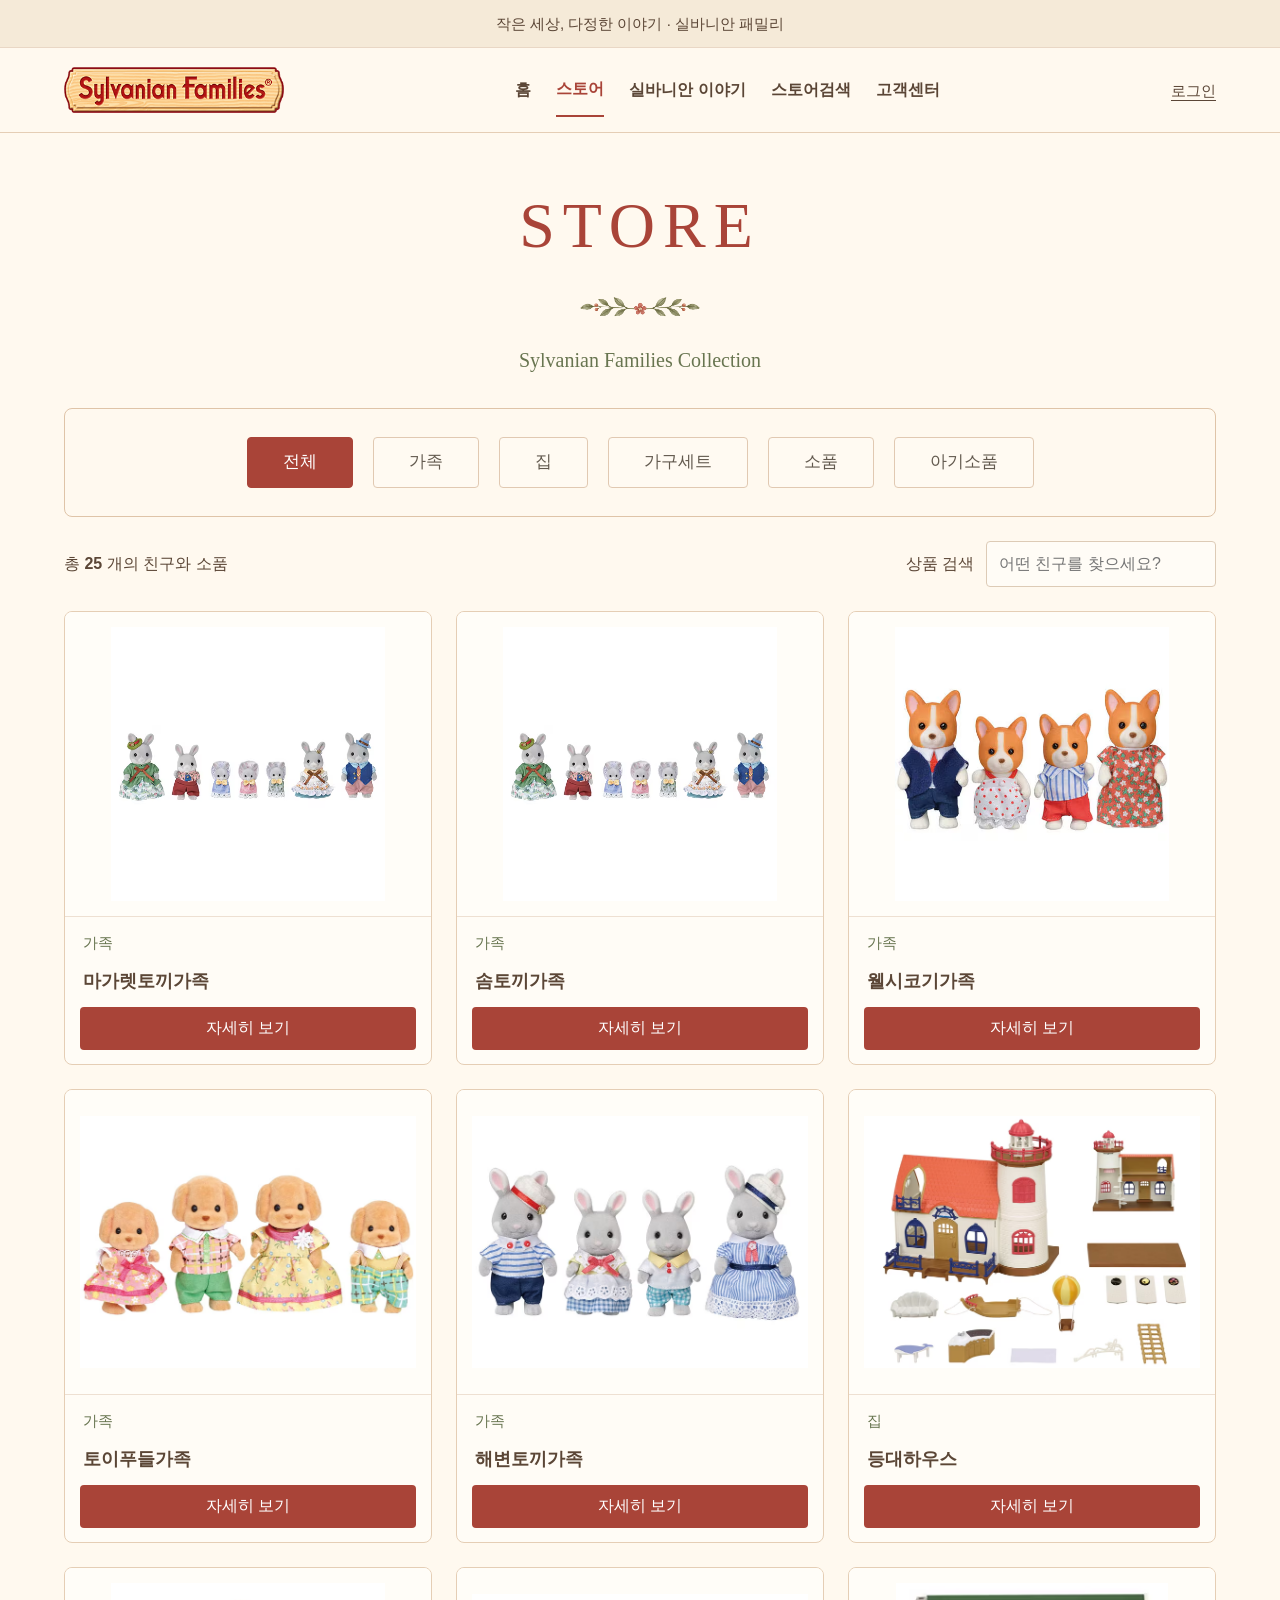
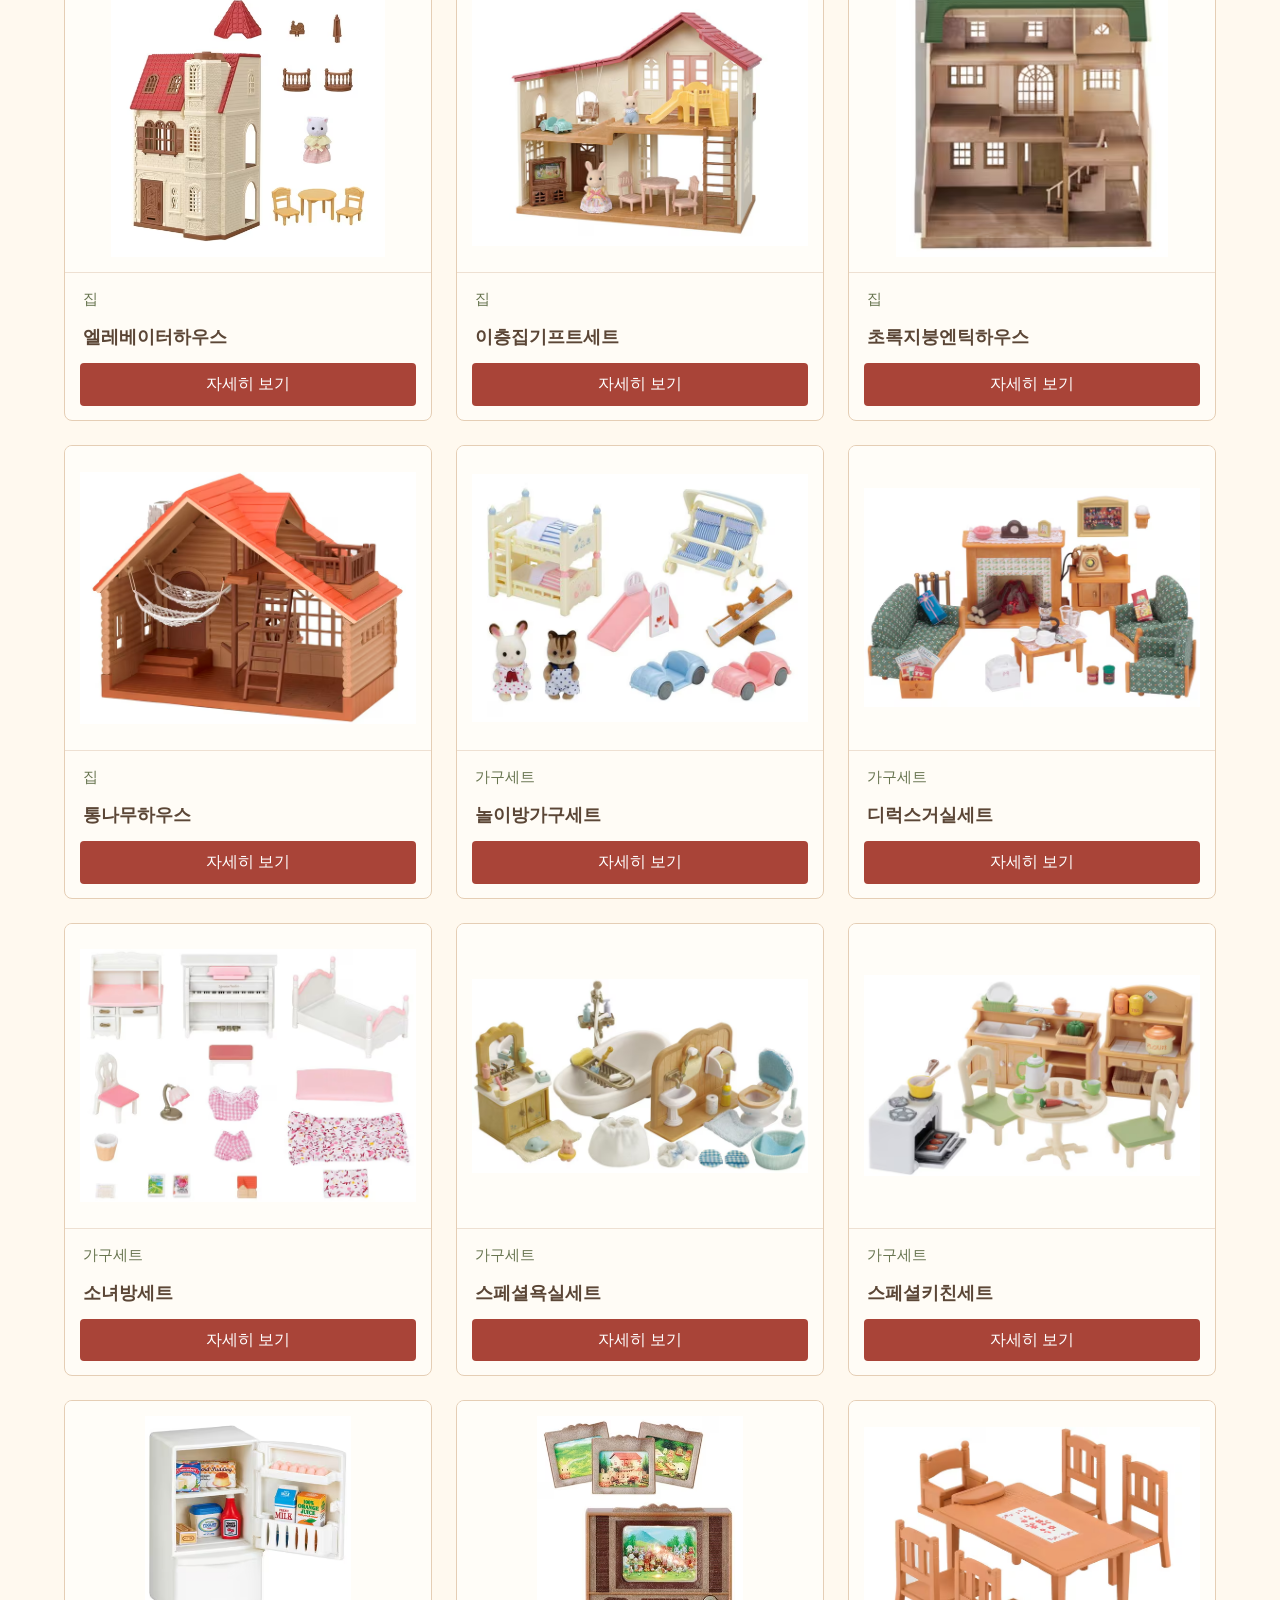
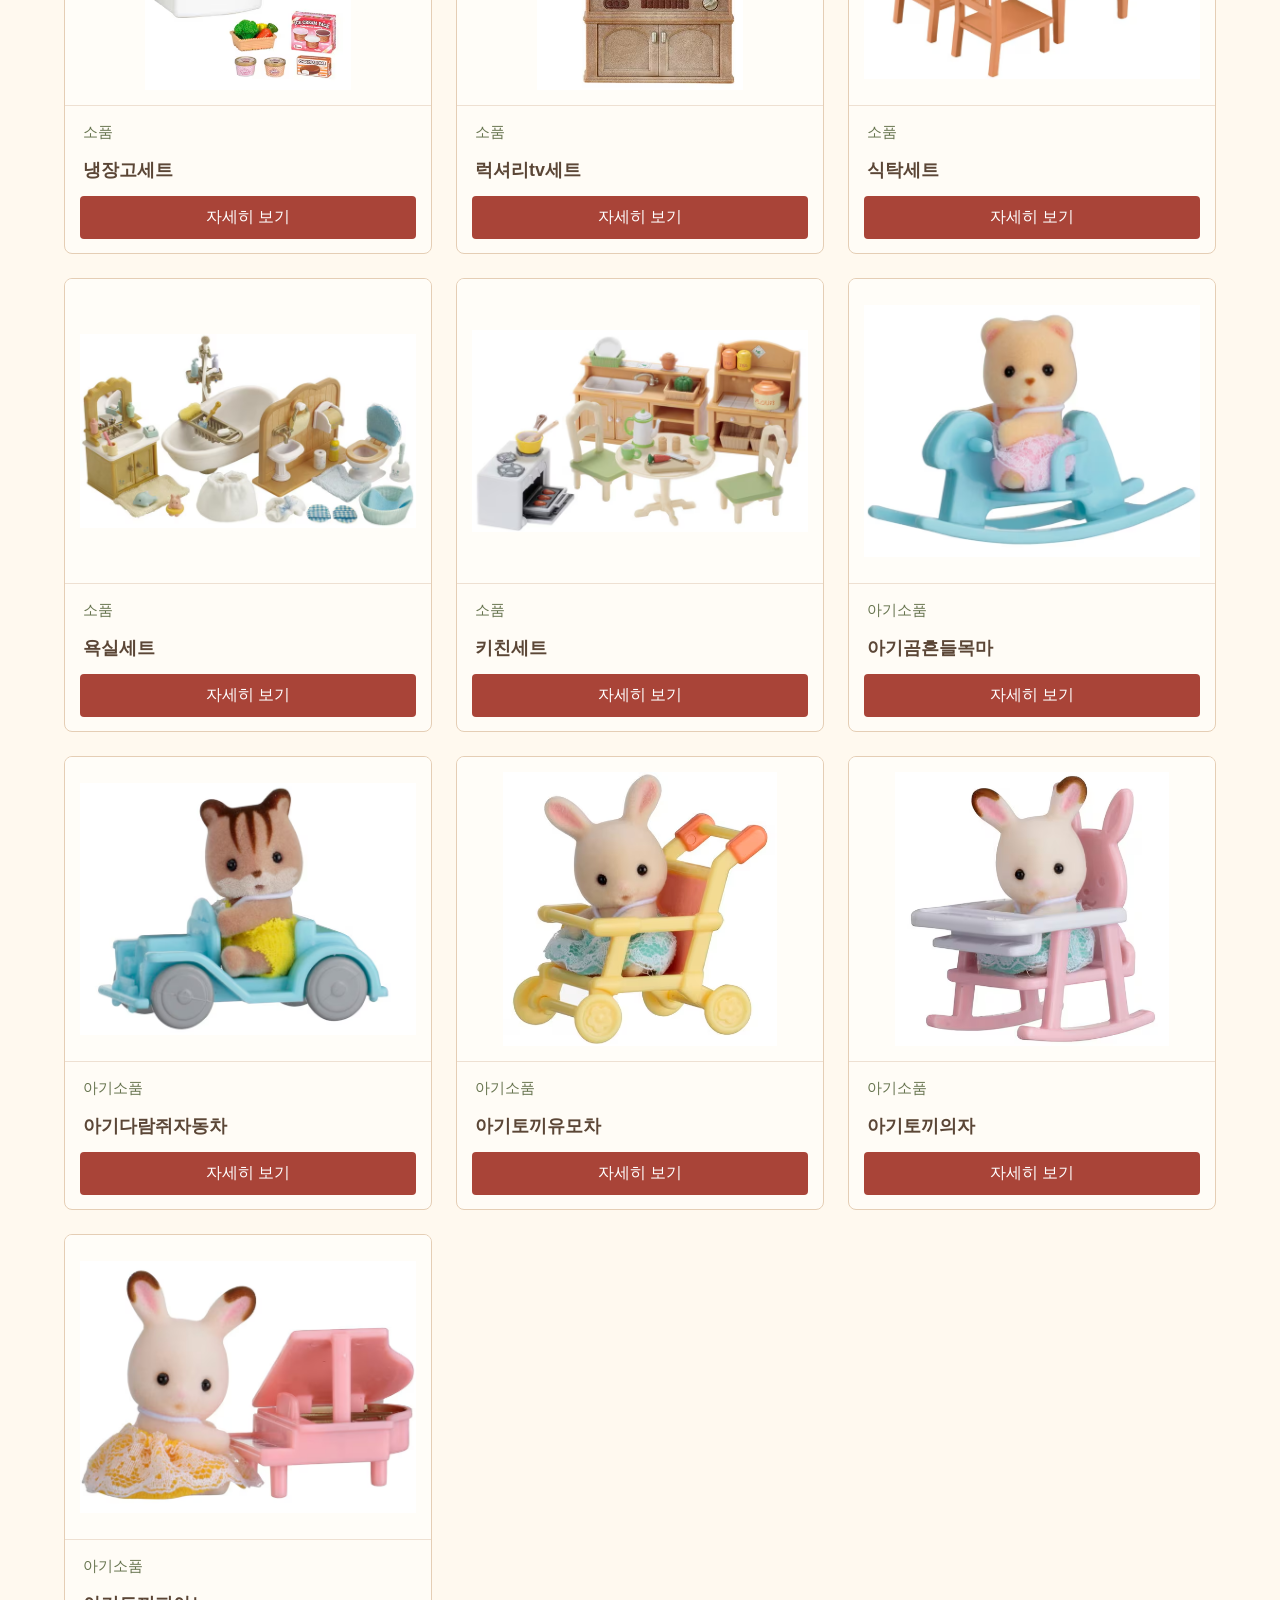
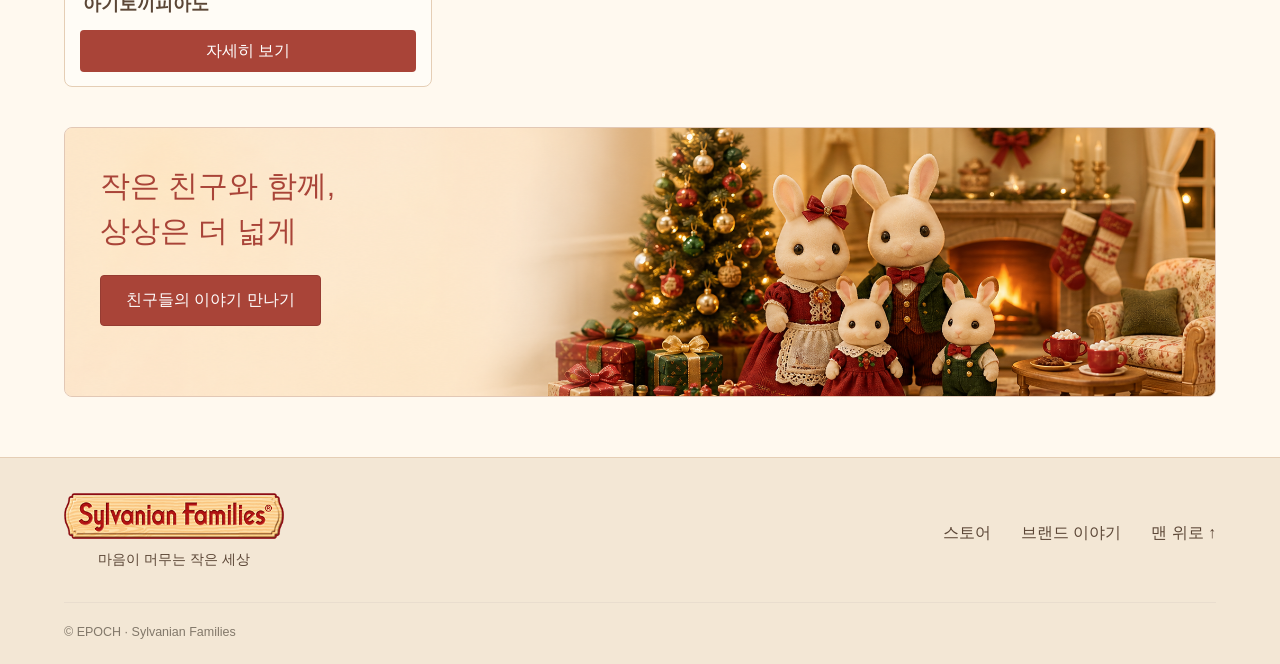
==== sub/store.html @ b516294e "Initial commit" ====
<!DOCTYPE html>
<html lang="ko">
    <head>
        <meta charset="UTF-8">
        <meta name="viewport" content="width=device-width, initial-scale=1.0">
        <title>스토어 | 실바니안 패밀리</title>
        <link rel="icon" href="../favicon/favicon.ico">
        <link rel="stylesheet" href="../css/common.css">
        <link rel="stylesheet" href="../css/store.css">
        <script src="../script/site.js" defer></script>
    </head>
    <body>
        <a class="skip" href="#content">본문 바로가기</a>
        <div class="notice">작은 세상, 다정한 이야기 · 실바니안 패밀리</div>
        <!-- 헤더 -->
        <header class="inner">
            <a class="logo" href="../index.html">
                <img src="../image/logo_sp.png" alt="실바니안 패밀리">
            </a>
            <nav aria-label="주 메뉴">
                <a href="../index.html">홈</a>
                <a href="../sub/store.html" aria-current="page">스토어</a>
                <a href="../sub/story.html">실바니안 이야기</a>
                <a href="store.html#search">스토어검색</a>
                <details class="help">
                    <summary>고객센터</summary>
                    <div class="helpbox">
                        <h2>이용 안내</h2>
                        <h3>상품은 어떻게 찾나요?</h3>
                        <p>스토어에서 카테고리를 선택하거나 상품 이름을 검색해 보세요.</p>
                        <a href="store.html#search">상품 검색하기</a>
                        <h3>상품 설명은 어디서 보나요?</h3>
                        <p>스토어 상품 카드의 ‘자세히 보기’를 누르면 설명이 펼쳐집니다.</p>
                    </div>
                </details>
            </nav>
            <a class="visit" href="../sub/store.html">로그인</a>
        </header>
        <main id="content">

            <!-- 스토어 소개 -->
            <section class="section1 inner">
                <h1>STORE</h1>
                <img class="flower" src="../image/mainflower.png" alt="">
                <p>Sylvanian Families Collection</p>
            </section>

            <!-- 상품 목록 -->
            <section class="section2 inner" aria-label="상품 목록">
                <div class="filters" aria-label="상품 카테고리">
                    <button type="button" data-category="전체" aria-pressed="true">전체</button>
                    <button type="button" data-category="가족" aria-pressed="false">가족</button>
                    <button type="button" data-category="집" aria-pressed="false">집</button>
                    <button type="button" data-category="가구세트" aria-pressed="false">가구세트</button>
                    <button type="button" data-category="소품" aria-pressed="false">소품</button>
                    <button type="button" data-category="아기소품" aria-pressed="false">아기소품</button>
                </div>
                <div class="toolbar">
                    <p aria-live="polite">
                        총
                        <strong id="count">25</strong>
                        개의 친구와 소품
                    </p>
                    <label class="search">
                        상품 검색
                        <input type="search" id="search" placeholder="어떤 친구를 찾으세요?">
                    </label>
                </div>
                <div class="grid4" id="products">
                    <article class="card" data-group="가족" data-name="마가렛토끼가족">
                        <div class="photo">
                            <img src="../image/store/가족/마가렛토끼가족.avif" alt="마가렛토끼가족" loading="lazy">
                        </div>
                        <p class="label">가족</p>
                        <h2>마가렛토끼가족</h2>
                        <details>
                            <summary>자세히 보기</summary>
                            <p>마가렛토끼가족 · 작은 세상을 꾸미는 실바니안 컬렉션입니다.</p>
                        </details>
                    </article>
                    <article class="card" data-group="가족" data-name="솜토끼가족">
                        <div class="photo">
                            <img src="../image/store/가족/솜토끼가족.avif" alt="솜토끼가족" loading="lazy">
                        </div>
                        <p class="label">가족</p>
                        <h2>솜토끼가족</h2>
                        <details>
                            <summary>자세히 보기</summary>
                            <p>솜토끼가족 · 작은 세상을 꾸미는 실바니안 컬렉션입니다.</p>
                        </details>
                    </article>
                    <article class="card" data-group="가족" data-name="웰시코기가족">
                        <div class="photo">
                            <img src="../image/store/가족/웰시코기가족.avif" alt="웰시코기가족" loading="lazy">
                        </div>
                        <p class="label">가족</p>
                        <h2>웰시코기가족</h2>
                        <details>
                            <summary>자세히 보기</summary>
                            <p>웰시코기가족 · 작은 세상을 꾸미는 실바니안 컬렉션입니다.</p>
                        </details>
                    </article>
                    <article class="card" data-group="가족" data-name="토이푸들가족">
                        <div class="photo">
                            <img src="../image/store/가족/토이푸들가족.avif" alt="토이푸들가족" loading="lazy">
                        </div>
                        <p class="label">가족</p>
                        <h2>토이푸들가족</h2>
                        <details>
                            <summary>자세히 보기</summary>
                            <p>토이푸들가족 · 작은 세상을 꾸미는 실바니안 컬렉션입니다.</p>
                        </details>
                    </article>
                    <article class="card" data-group="가족" data-name="해변토끼가족">
                        <div class="photo">
                            <img src="../image/store/가족/해변토끼가족.avif" alt="해변토끼가족" loading="lazy">
                        </div>
                        <p class="label">가족</p>
                        <h2>해변토끼가족</h2>
                        <details>
                            <summary>자세히 보기</summary>
                            <p>해변토끼가족 · 작은 세상을 꾸미는 실바니안 컬렉션입니다.</p>
                        </details>
                    </article>
                    <article class="card" data-group="집" data-name="등대하우스">
                        <div class="photo">
                            <img src="../image/store/집/등대하우스.avif" alt="등대하우스" loading="lazy">
                        </div>
                        <p class="label">집</p>
                        <h2>등대하우스</h2>
                        <details>
                            <summary>자세히 보기</summary>
                            <p>등대하우스 · 작은 세상을 꾸미는 실바니안 컬렉션입니다.</p>
                        </details>
                    </article>
                    <article class="card" data-group="집" data-name="엘레베이터하우스">
                        <div class="photo">
                            <img src="../image/store/집/엘레베이터하우스.avif" alt="엘레베이터하우스" loading="lazy">
                        </div>
                        <p class="label">집</p>
                        <h2>엘레베이터하우스</h2>
                        <details>
                            <summary>자세히 보기</summary>
                            <p>엘레베이터하우스 · 작은 세상을 꾸미는 실바니안 컬렉션입니다.</p>
                        </details>
                    </article>
                    <article class="card" data-group="집" data-name="이층집기프트세트">
                        <div class="photo">
                            <img src="../image/store/집/이층집기프트세트.avif" alt="이층집기프트세트" loading="lazy">
                        </div>
                        <p class="label">집</p>
                        <h2>이층집기프트세트</h2>
                        <details>
                            <summary>자세히 보기</summary>
                            <p>이층집기프트세트 · 작은 세상을 꾸미는 실바니안 컬렉션입니다.</p>
                        </details>
                    </article>
                    <article class="card" data-group="집" data-name="초록지붕엔틱하우스">
                        <div class="photo">
                            <img src="../image/store/집/초록지붕엔틱하우스.avif" alt="초록지붕엔틱하우스" loading="lazy">
                        </div>
                        <p class="label">집</p>
                        <h2>초록지붕엔틱하우스</h2>
                        <details>
                            <summary>자세히 보기</summary>
                            <p>초록지붕엔틱하우스 · 작은 세상을 꾸미는 실바니안 컬렉션입니다.</p>
                        </details>
                    </article>
                    <article class="card" data-group="집" data-name="통나무하우스">
                        <div class="photo">
                            <img src="../image/store/집/통나무하우스.avif" alt="통나무하우스" loading="lazy">
                        </div>
                        <p class="label">집</p>
                        <h2>통나무하우스</h2>
                        <details>
                            <summary>자세히 보기</summary>
                            <p>통나무하우스 · 작은 세상을 꾸미는 실바니안 컬렉션입니다.</p>
                        </details>
                    </article>
                    <article class="card" data-group="가구세트" data-name="놀이방가구세트">
                        <div class="photo">
                            <img src="../image/store/가구세트/놀이방가구세트.avif" alt="놀이방가구세트" loading="lazy">
                        </div>
                        <p class="label">가구세트</p>
                        <h2>놀이방가구세트</h2>
                        <details>
                            <summary>자세히 보기</summary>
                            <p>놀이방가구세트 · 작은 세상을 꾸미는 실바니안 컬렉션입니다.</p>
                        </details>
                    </article>
                    <article class="card" data-group="가구세트" data-name="디럭스거실세트">
                        <div class="photo">
                            <img src="../image/store/가구세트/디럭스거실세트.avif" alt="디럭스거실세트" loading="lazy">
                        </div>
                        <p class="label">가구세트</p>
                        <h2>디럭스거실세트</h2>
                        <details>
                            <summary>자세히 보기</summary>
                            <p>디럭스거실세트 · 작은 세상을 꾸미는 실바니안 컬렉션입니다.</p>
                        </details>
                    </article>
                    <article class="card" data-group="가구세트" data-name="소녀방세트">
                        <div class="photo">
                            <img src="../image/store/가구세트/소녀방세트.avif" alt="소녀방세트" loading="lazy">
                        </div>
                        <p class="label">가구세트</p>
                        <h2>소녀방세트</h2>
                        <details>
                            <summary>자세히 보기</summary>
                            <p>소녀방세트 · 작은 세상을 꾸미는 실바니안 컬렉션입니다.</p>
                        </details>
                    </article>
                    <article class="card" data-group="가구세트" data-name="스페셜욕실세트">
                        <div class="photo">
                            <img src="../image/store/가구세트/스페셜욕실세트.avif" alt="스페셜욕실세트" loading="lazy">
                        </div>
                        <p class="label">가구세트</p>
                        <h2>스페셜욕실세트</h2>
                        <details>
                            <summary>자세히 보기</summary>
                            <p>스페셜욕실세트 · 작은 세상을 꾸미는 실바니안 컬렉션입니다.</p>
                        </details>
                    </article>
                    <article class="card" data-group="가구세트" data-name="스페셜키친세트">
                        <div class="photo">
                            <img src="../image/store/가구세트/스페셜키친세트.avif" alt="스페셜키친세트" loading="lazy">
                        </div>
                        <p class="label">가구세트</p>
                        <h2>스페셜키친세트</h2>
                        <details>
                            <summary>자세히 보기</summary>
                            <p>스페셜키친세트 · 작은 세상을 꾸미는 실바니안 컬렉션입니다.</p>
                        </details>
                    </article>
                    <article class="card" data-group="소품" data-name="냉장고세트">
                        <div class="photo">
                            <img src="../image/store/소품/냉장고세트.avif" alt="냉장고세트" loading="lazy">
                        </div>
                        <p class="label">소품</p>
                        <h2>냉장고세트</h2>
                        <details>
                            <summary>자세히 보기</summary>
                            <p>냉장고세트 · 작은 세상을 꾸미는 실바니안 컬렉션입니다.</p>
                        </details>
                    </article>
                    <article class="card" data-group="소품" data-name="럭셔리tv세트">
                        <div class="photo">
                            <img src="../image/store/소품/럭셔리tv세트.avif" alt="럭셔리tv세트" loading="lazy">
                        </div>
                        <p class="label">소품</p>
                        <h2>럭셔리tv세트</h2>
                        <details>
                            <summary>자세히 보기</summary>
                            <p>럭셔리tv세트 · 작은 세상을 꾸미는 실바니안 컬렉션입니다.</p>
                        </details>
                    </article>
                    <article class="card" data-group="소품" data-name="식탁세트">
                        <div class="photo">
                            <img src="../image/store/소품/식탁세트.avif" alt="식탁세트" loading="lazy">
                        </div>
                        <p class="label">소품</p>
                        <h2>식탁세트</h2>
                        <details>
                            <summary>자세히 보기</summary>
                            <p>식탁세트 · 작은 세상을 꾸미는 실바니안 컬렉션입니다.</p>
                        </details>
                    </article>
                    <article class="card" data-group="소품" data-name="욕실세트">
                        <div class="photo">
                            <img src="../image/store/소품/욕실세트.avif" alt="욕실세트" loading="lazy">
                        </div>
                        <p class="label">소품</p>
                        <h2>욕실세트</h2>
                        <details>
                            <summary>자세히 보기</summary>
                            <p>욕실세트 · 작은 세상을 꾸미는 실바니안 컬렉션입니다.</p>
                        </details>
                    </article>
                    <article class="card" data-group="소품" data-name="키친세트">
                        <div class="photo">
                            <img src="../image/store/소품/키친세트.avif" alt="키친세트" loading="lazy">
                        </div>
                        <p class="label">소품</p>
                        <h2>키친세트</h2>
                        <details>
                            <summary>자세히 보기</summary>
                            <p>키친세트 · 작은 세상을 꾸미는 실바니안 컬렉션입니다.</p>
                        </details>
                    </article>
                    <article class="card" data-group="아기소품" data-name="아기곰흔들목마">
                        <div class="photo">
                            <img src="../image/store/아기소품/아기곰흔들목마.avif" alt="아기곰흔들목마" loading="lazy">
                        </div>
                        <p class="label">아기소품</p>
                        <h2>아기곰흔들목마</h2>
                        <details>
                            <summary>자세히 보기</summary>
                            <p>아기곰흔들목마 · 작은 세상을 꾸미는 실바니안 컬렉션입니다.</p>
                        </details>
                    </article>
                    <article class="card" data-group="아기소품" data-name="아기다람쥐자동차">
                        <div class="photo">
                            <img src="../image/store/아기소품/아기다람쥐자동차.avif" alt="아기다람쥐자동차" loading="lazy">
                        </div>
                        <p class="label">아기소품</p>
                        <h2>아기다람쥐자동차</h2>
                        <details>
                            <summary>자세히 보기</summary>
                            <p>아기다람쥐자동차 · 작은 세상을 꾸미는 실바니안 컬렉션입니다.</p>
                        </details>
                    </article>
                    <article class="card" data-group="아기소품" data-name="아기토끼유모차">
                        <div class="photo">
                            <img src="../image/store/아기소품/아기토끼유모차.avif" alt="아기토끼유모차" loading="lazy">
                        </div>
                        <p class="label">아기소품</p>
                        <h2>아기토끼유모차</h2>
                        <details>
                            <summary>자세히 보기</summary>
                            <p>아기토끼유모차 · 작은 세상을 꾸미는 실바니안 컬렉션입니다.</p>
                        </details>
                    </article>
                    <article class="card" data-group="아기소품" data-name="아기토끼의자">
                        <div class="photo">
                            <img src="../image/store/아기소품/아기토끼의자.avif" alt="아기토끼의자" loading="lazy">
                        </div>
                        <p class="label">아기소품</p>
                        <h2>아기토끼의자</h2>
                        <details>
                            <summary>자세히 보기</summary>
                            <p>아기토끼의자 · 작은 세상을 꾸미는 실바니안 컬렉션입니다.</p>
                        </details>
                    </article>
                    <article class="card" data-group="아기소품" data-name="아기토끼피아노">
                        <div class="photo">
                            <img src="../image/store/아기소품/아기토끼피아노.avif" alt="아기토끼피아노" loading="lazy">
                        </div>
                        <p class="label">아기소품</p>
                        <h2>아기토끼피아노</h2>
                        <details>
                            <summary>자세히 보기</summary>
                            <p>아기토끼피아노 · 작은 세상을 꾸미는 실바니안 컬렉션입니다.</p>
                        </details>
                    </article>
                </div>
                <p id="empty" class="empty" hidden>검색 결과가 없어요. 다른 이름으로 찾아보세요.</p>
            </section>

            <!-- 스토리 배너 -->
            <section class="section3 inner">
                <img src="../image/store/하단섹션배너.png" alt="실바니안 친구들의 즐거운 하루" loading="lazy">
                <div>
                    <p class="label">MORE THAN A LITTLE TOY</p>
                    <h2>
                        작은 친구와 함께,
                        <br>
                        상상은 더 넓게
                    </h2>
                    <a class="button" href="story.html">친구들의 이야기 만나기</a>
                </div>
            </section>
        </main>
        <!-- 푸터 -->
        <footer>
            <div class="inner">
                <div class="logo">
                    <img src="../image/logo_sp.png" alt="실바니안 패밀리">
                    <span>마음이 머무는 작은 세상</span>
                </div>
                <div>
                    <a href="../sub/store.html">스토어</a>
                    <a href="../sub/story.html">브랜드 이야기</a>
                    <a href="#">맨 위로 ↑</a>
                </div>
            </div>
            <div class="inner credit">
                <small>© EPOCH · Sylvanian Families</small>
            </div>
        </footer>
    </body>
</html>
---- css/common.css ----
/* 기본 */
* {
    margin: 0;
    padding: 0;
    box-sizing: border-box;
}

html {
    scroll-behavior: smooth;
}

body {
    background: #fff9ef;
    color: #5b4636;
    font-family: "Malgun Gothic", sans-serif;
    font-size: 17px;
    line-height: 1.8;
    word-break: keep-all;
}

a {
    color: inherit;
    text-decoration: none;
}

img {
    display: block;
    width: 100%;
}

button, input {
    font: inherit;
}

button, summary {
    cursor: pointer;
}

[hidden] {
    display: none !important;
}

.inner {
    width: 90%;
    max-width: 1440px;
    margin: 0 auto;
}

.notice {
    background: #f5ead8;
    padding: 10px;
    text-align: center;
    font-size: 15px;
    border-bottom: 1px solid #e9d7c5;
}

/* 헤더 */
header {
    position: sticky;
    top: 0;
    z-index: 100;
    display: flex;
    align-items: center;
    justify-content: space-between;
    gap: 25px;
    min-height: 85px;
    background: #fff9ef;
    border-bottom: 1px solid #e5ceb5;
}

header.inner {
    width: 100%;
    max-width: none;
    padding-inline: max(5%, calc((100% - 1440px) / 2));
}

#content, #search {
    scroll-margin-top: 180px;
}

.logo {
    display: inline-block;
    width: 220px;
    flex-shrink: 0;
}

.logo img {
    width: 100%;
    height: auto;
}

.logo span {
    display: block;
    font-family: "Malgun Gothic", sans-serif;
    font-size: 14px;
    font-weight: normal;
    text-align: center;
    margin-top: 8px;
}

nav {
    display: flex;
    align-items: center;
    flex-wrap: wrap;
    justify-content: center;
    gap: 25px;
}

nav a {
    padding: 12px 0;
    font-size: 16px;
    font-weight: bold;
}

nav a[aria-current] {
    color: #a94438;
    border-bottom: 2px solid #a94438;
}

.visit {
    font-size: 15px;
    text-decoration: underline;
    text-underline-offset: 4px;
}

.menu-toggle {
    display: none;
    width: 44px;
    height: 44px;
    padding: 10px;
    border: 1px solid #e5ceb5;
    border-radius: 8px;
    background: #fffaf2;
    color: #a94438;
    flex-shrink: 0;
}

.menu-toggle span {
    display: block;
    width: 22px;
    height: 2px;
    background: currentColor;
}

.menu-open .menu-toggle span:nth-child(1) {
    transform: translateY(7px) rotate(45deg);
}

.menu-open .menu-toggle span:nth-child(2) {
    opacity: 0;
}

.menu-open .menu-toggle span:nth-child(3) {
    transform: translateY(-7px) rotate(-45deg);
}

h1, h2, h3 {
    line-height: 1.5;
}

h1, h2 {
    color: #a94438;
}

h1 {
    font-family: Georgia, "Batang", serif;
    font-size: 44px;
    font-weight: normal;
}

h2 {
    font-size: 30px;
    font-weight: normal;
}

h3 {
    font-size: 20px;
}

p {
    color: #5b4636;
}

.flower {
    width: 145px;
    height: 48px;
    object-fit: contain;
    margin: 10px auto;
}

.label {
    color: #687550;
    font-size: 15px;
}

.title {
    padding-top: 8px;
    text-align: center;
    margin-bottom: 24px;
}

.title .label {
    color: #a94438;
    font-family: Georgia, serif;
    font-size: 32px;
    letter-spacing: 5px;
}

.title h2 {
    font-size: 20px;
    color: #654d39;
    margin-top: 5px;
}

.title > p:last-child {
    font-size: 16px;
    margin-top: 8px;
}

.button, .more {
    display: inline-block;
    background: #a94438;
    border: 1px solid #963c32;
    border-radius: 4px;
    color: white;
    padding: 10px 25px;
    margin-top: 22px;
    font-size: 16px;
    text-align: center;
}

.button:hover, .more:hover {
    background: #89382f;
}

.button.light {
    color: #a94438;
    background: #fffdf8;
    border-color: #a94438;
}

.center {
    text-align: center;
}

.grid3, .grid4 {
    display: flex;
    flex-wrap: wrap;
    gap: 24px;
}

.grid3 > * {
    width: calc((100% - 48px) / 3);
}

.grid4 > * {
    width: calc((100% - 72px) / 4);
}

.card {
    border: 1px solid #e5ceb5;
    border-radius: 8px;
    background: #fffcf6;
    overflow: hidden;
    padding-bottom: 14px;
}

.photo {
    position: relative;
    aspect-ratio: 1.2;
    background: #fffdf8;
    border-bottom: 1px solid #eee0d2;
}

.photo img {
    height: 100%;
    object-fit: contain;
}

.card .label {
    margin: 12px 18px 3px;
}

.card h2, .card h3 {
    font-size: 18px;
    color: #5b4636;
    font-weight: bold;
    margin: 12px 18px;
}

.card .more {
    display: block;
    margin: 12px 16px 0;
    padding: 7px;
    font-size: 16px;
}

.badge {
    position: absolute;
    left: 15px;
    top: 0;
    padding: 6px 10px;
    background: #a94438;
    color: white;
    font-family: Georgia, serif;
    font-size: 15px;
}

.text {
    display: inline-block;
    background: #a94438;
    color: white;
    padding: 9px 30px;
    border-radius: 4px;
    font-size: 16px;
}

/* 푸터 */
footer {
    margin-top: 60px;
    padding: 35px 0 20px;
    border-top: 1px solid #e5ceb5;
    background: #f3e7d5;
}

footer .inner {
    display: flex;
    align-items: center;
    justify-content: space-between;
    gap: 20px;
}

footer a {
    margin-left: 25px;
    font-size: 16px;
}

footer .credit {
    border-top: 1px solid #e9ddce;
    padding-top: 18px;
    margin-top: 30px;
    color: #82786a;
    font-size: 15px;
}

.skip {
    position: absolute;
    top: -80px;
    left: 15px;
    background: white;
    padding: 12px;
    z-index: 10;
}

.skip:focus {
    top: 10px;
}

:focus-visible {
    outline: 3px solid #7a895a;
    outline-offset: 4px;
}

@media (max-width: 800px) {
    header {
        flex-wrap: wrap;
        justify-content: center;
        padding: 18px 0;
        gap: 14px;
    }

    header .logo {
        width: 190px;
    }

    nav {
        gap: 25px;
    }

    .grid4 > * {
        width: calc((100% - 24px) / 2);
    }

    .title .label {
        font-size: 26px;
        letter-spacing: 3px;
    }

    footer .inner {
        flex-direction: column;
        text-align: center;
    }

    footer a {
        margin: 0 10px;
    }

}

@media (max-width: 520px) {
    body {
        font-size: 16px;
    }

    header .logo {
        margin: 0 40px;
    }

    nav a {
        font-size: 16px;
    }

    h1 {
        font-size: 30px;
    }

    h2 {
        font-size: 25px;
    }

    .grid3 {
        gap: 18px;
    }

    .grid3 > * {
        width: 100%;
    }

    .grid4 {
        gap: 14px;
    }

    .grid4 > * {
        width: calc((100% - 14px) / 2);
    }

    .card h2, .card h3 {
        font-size: 16px;
        margin: 10px;
    }

    .card .label {
        margin-left: 10px;
    }

    .card .more {
        margin: 10px 8px 0;
        font-size: 15px;
    }

}

@media (prefers-reduced-motion: reduce) {
    html {
        scroll-behavior: auto;
    }

}

/* 고객센터 */
.help {
    position: relative;
}

.help summary {
    padding: 12px 0;
    font-size: 16px;
    font-weight: bold;
    list-style: none;
}

.help summary::-webkit-details-marker {
    display: none;
}

.help[open] summary {
    color: #a94438;
}

.helpbox {
    position: absolute;
    top: 100%;
    right: 0;
    z-index: 20;
    width: 290px;
    padding: 22px;
    border: 1px solid #e5ceb5;
    border-radius: 8px;
    background: #fffaf2;
}

.helpbox h2 {
    margin-bottom: 15px;
    font-size: 21px;
}

.helpbox h3 {
    margin-top: 15px;
    font-size: 16px;
}

.helpbox p {
    margin-top: 6px;
    font-size: 16px;
}

.helpbox a {
    display: inline-block;
    color: #a94438;
    font-size: 16px;
}

@media (max-width: 1050px) {
    header {
        flex-wrap: wrap;
        justify-content: center;
        padding: 18px 0;
    }

    header.has-menu-toggle {
        justify-content: space-between;
        gap: 12px;
        padding-block: 12px;
    }

    .has-menu-toggle .logo {
        width: min(190px, calc(100% - 124px));
        margin: 0;
        margin-right: auto;
    }

    .has-menu-toggle .visit {
        display: block;
        order: 1;
        flex-shrink: 0;
        padding-block: 10px;
    }

    .menu-toggle {
        display: flex;
        order: 2;
        flex-direction: column;
        align-items: center;
        justify-content: center;
        gap: 5px;
    }

    .has-menu-toggle nav {
        display: none;
        order: 3;
        flex-basis: 100%;
        flex-direction: column;
        align-items: stretch;
        gap: 0;
        max-height: 70dvh;
        overflow-y: auto;
        border-top: 1px solid #e5ceb5;
        padding-top: 8px;
    }

    .has-menu-toggle.menu-open nav {
        display: flex;
    }

    .has-menu-toggle nav > a,
    .has-menu-toggle .help summary {
        display: block;
        padding: 12px 8px;
    }

    .has-menu-toggle .helpbox {
        position: static;
        width: 100%;
        max-height: none;
    }
}

@media (max-width: 520px) {
    nav {
        gap: 6px 15px;
    }

    .help summary {
        font-size: 16px;
    }

    .helpbox {
        position: fixed;
        top: 170px;
        right: 5%;
        width: 90%;
        max-height: 65vh;
        overflow-y: auto;
    }
}
---- css/store.css ----
/* 스토어 제목 */
.section1 {
    text-align: center;
    padding: 45px 0 30px;
}

.section1 h1 {
    font-size: 64px;
    letter-spacing: 8px;
}

.section1 > p {
    color: #687550;
    font-family: Georgia, serif;
    font-size: 20px;
}

/* 상품 목록 */
.filters {
    display: flex;
    justify-content: center;
    flex-wrap: wrap;
    gap: 20px;
    padding: 28px;
    border: 1px solid #dfc4a8;
    border-radius: 8px;
}

.filters button {
    padding: 9px 35px;
    border: 1px solid #e1c9b2;
    border-radius: 4px;
    color: #62594e;
    background: #fffaf2;
}

.filters button[aria-pressed="true"] {
    background: #a94438;
    color: white;
    border-color: #a94438;
}

.toolbar {
    display: flex;
    justify-content: space-between;
    align-items: center;
    gap: 20px;
    padding: 24px 0;
    font-size: 16px;
}

.search {
    display: flex;
    align-items: center;
    gap: 12px;
}

.search input {
    width: 230px;
    padding: 8px 12px;
    border: 1px solid #ddcbb6;
    border-radius: 4px;
    background: #fffcf6;
}

.section2 .grid4 > * {
    width: calc((100% - 48px) / 3);
}

.section2 .photo img {
    padding: 15px;
}

.section2 details {
    margin: 10px 15px 0;
}

.section2 summary {
    text-align: center;
    background: #a94438;
    color: white;
    padding: 7px;
    border-radius: 4px;
    font-size: 16px;
    list-style: none;
}

.section2 summary::-webkit-details-marker {
    display: none;
}

.section2 details p {
    margin-top: 12px;
    font-size: 16px;
}

.empty {
    padding: 60px 0;
    text-align: center;
}

/* 추천 배너 */
.section3 {
    position: relative;
    margin-top: 40px;
    border: 1px solid #e2c8b5;
    border-radius: 8px;
    overflow: hidden;
    min-height: 270px;
    background: #f8e8e0;
}

.section3 > img {
    position: absolute;
    height: 100%;
    object-fit: cover;
}

.section3 > div {
    position: relative;
    width: 45%;
    padding: 35px;
}

.section3 .label {
    display: none;
}

@media (max-width: 800px) {
    .filters {
        gap: 10px;
        padding: 20px;
    }

    .filters button {
        padding: 8px 22px;
    }

    .section3 > div {
        width: 55%;
    }

}

@media (max-width: 520px) {
    .section1 h1 {
        font-size: 44px;
    }

    .toolbar {
        flex-direction: column;
        align-items: stretch;
        gap: 10px;
    }

    .search input {
        min-width: 0;
        flex: 1;
    }

    .section2 .grid4 > * {
        width: calc((100% - 14px) / 2);
    }

    .section2 .photo img {
        padding: 5px;
    }

    .section2 details {
        margin: 10px 8px 0;
    }

    .section3 > img {
        position: static;
        height: 180px;
    }

    .section3 > div {
        width: 100%;
        padding: 25px;
    }

}
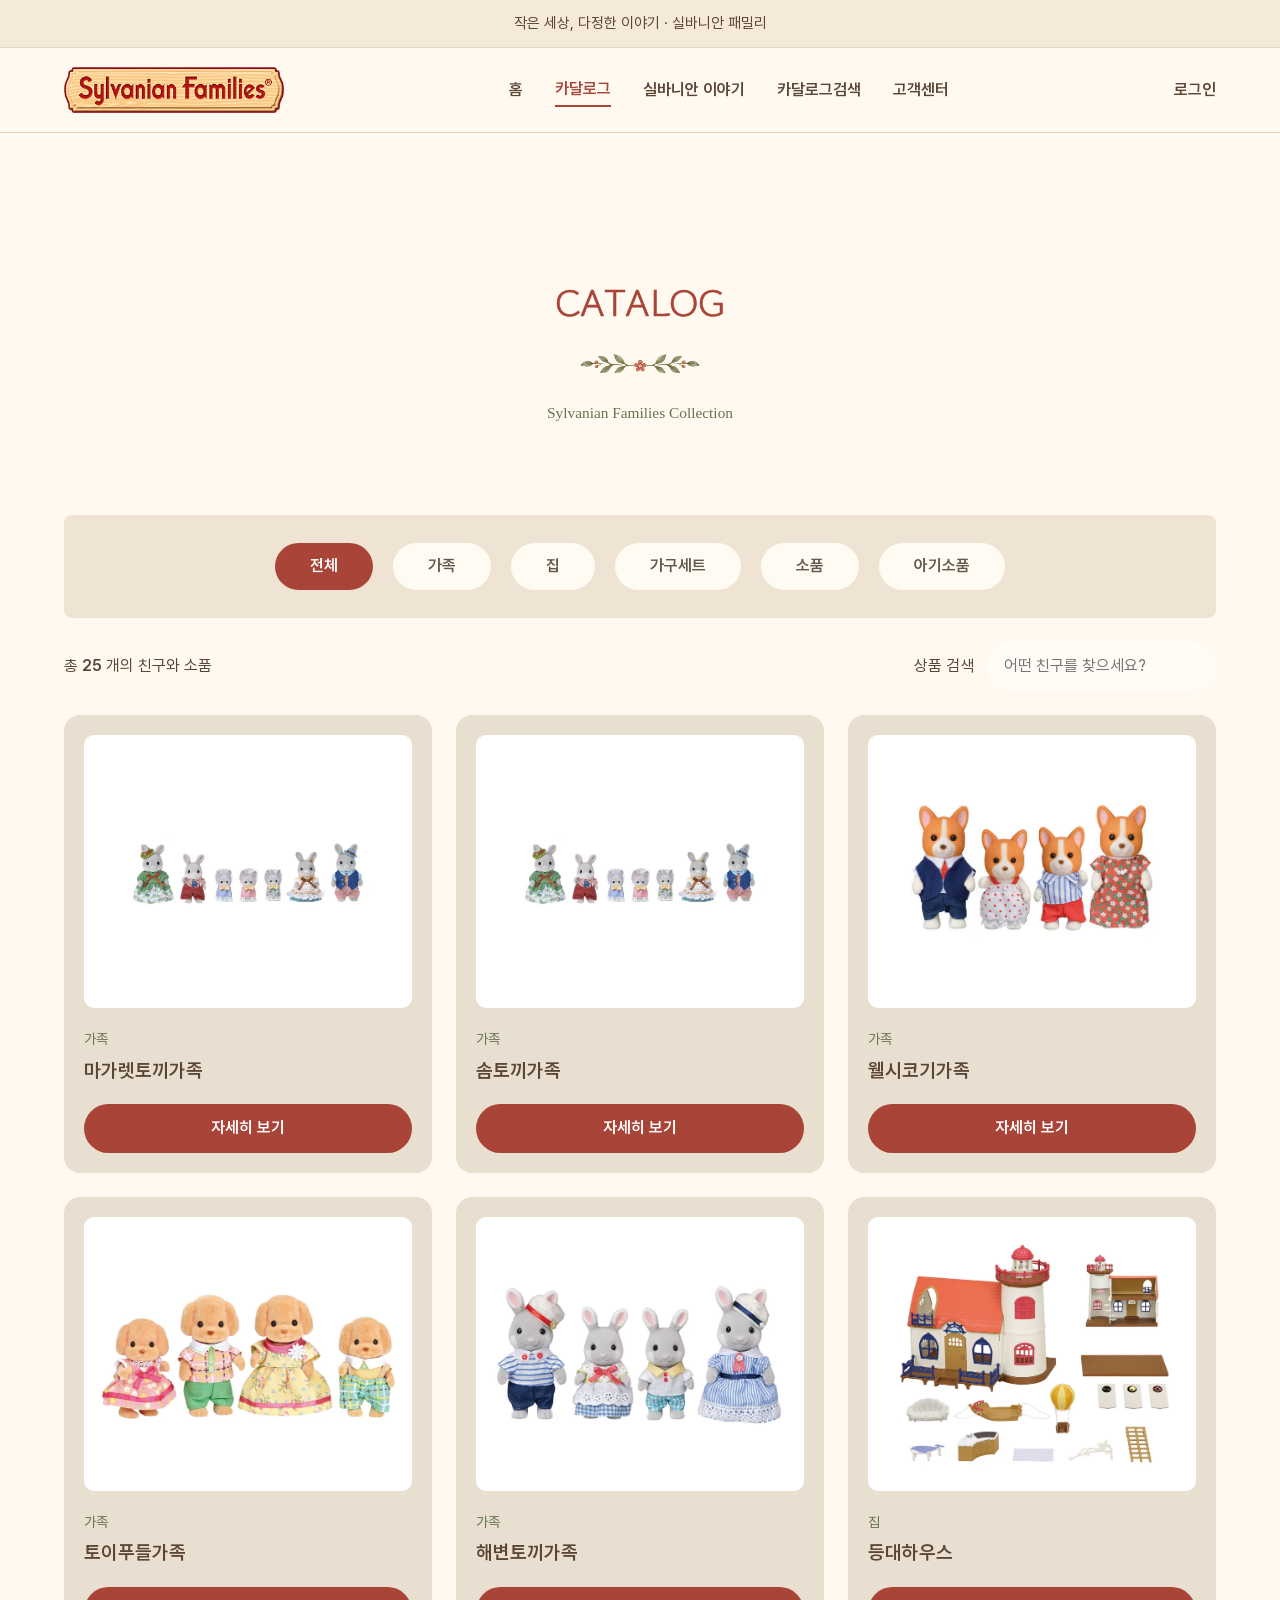
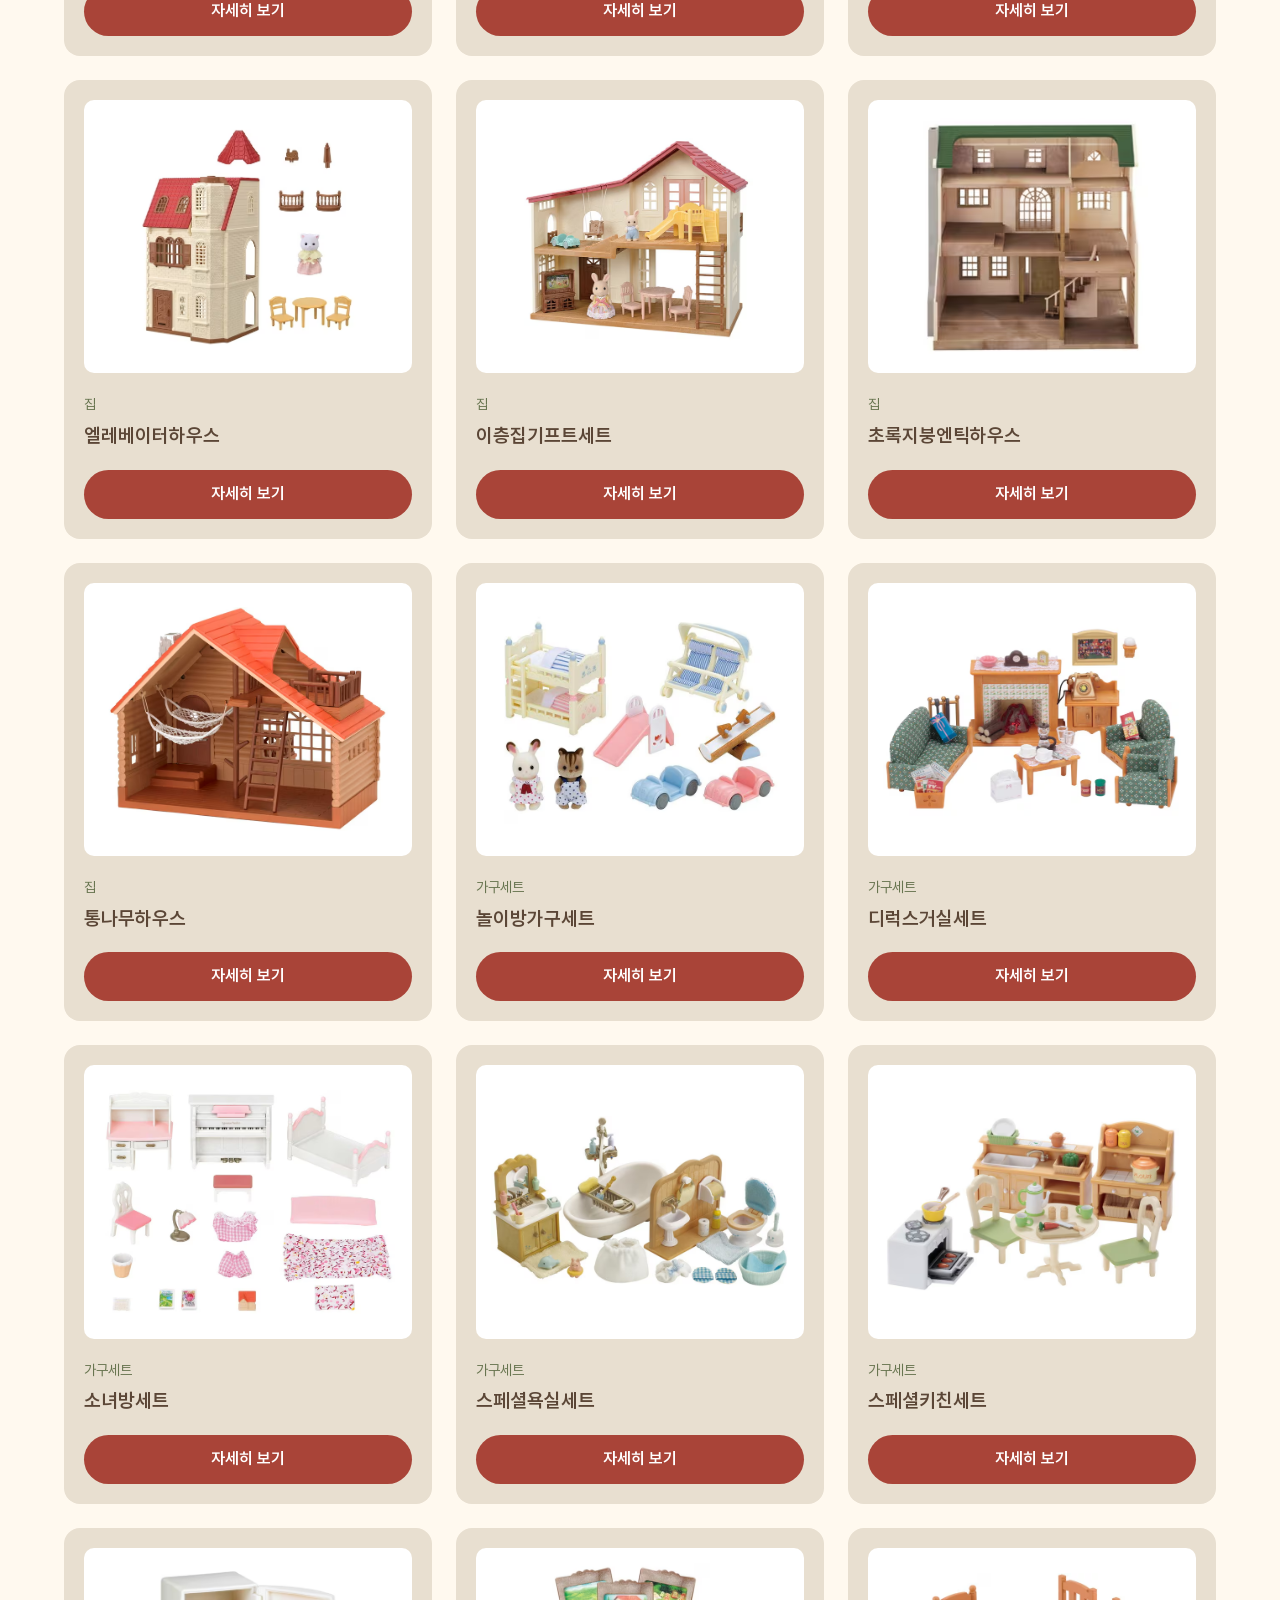
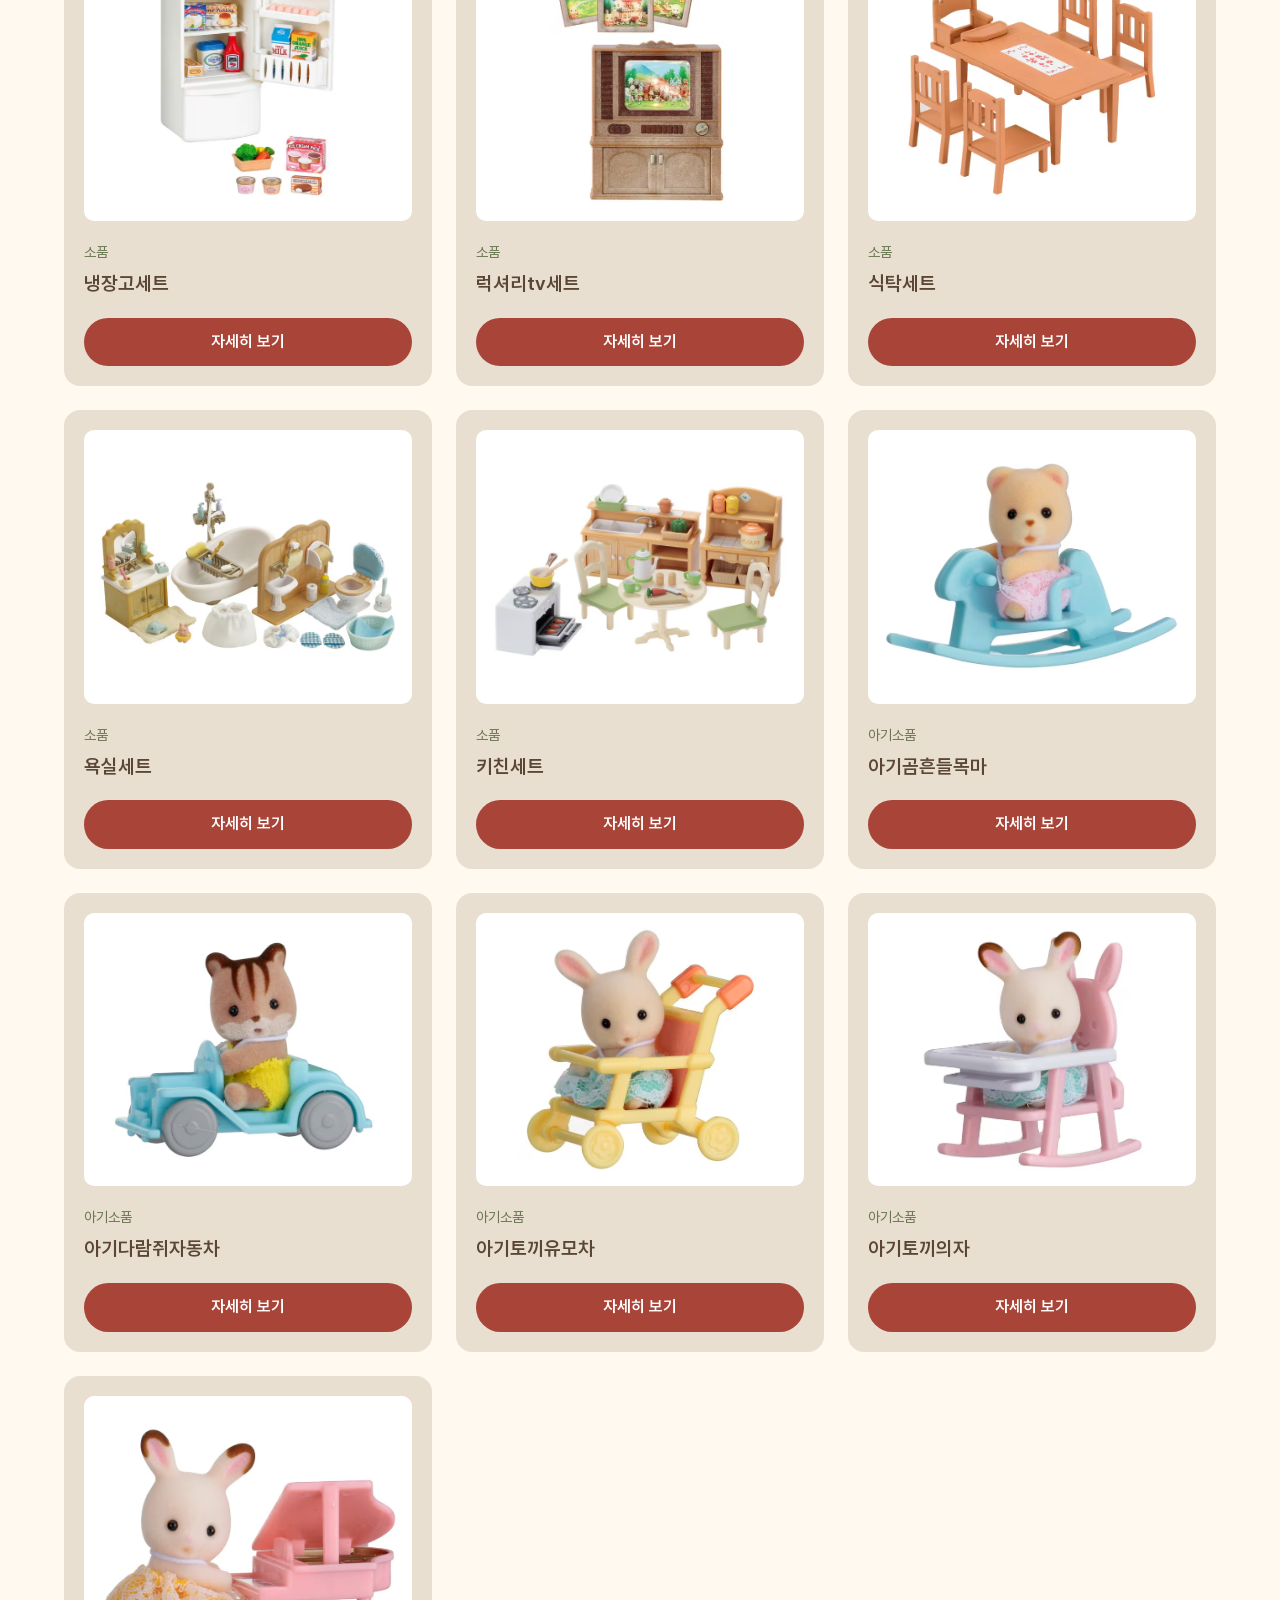
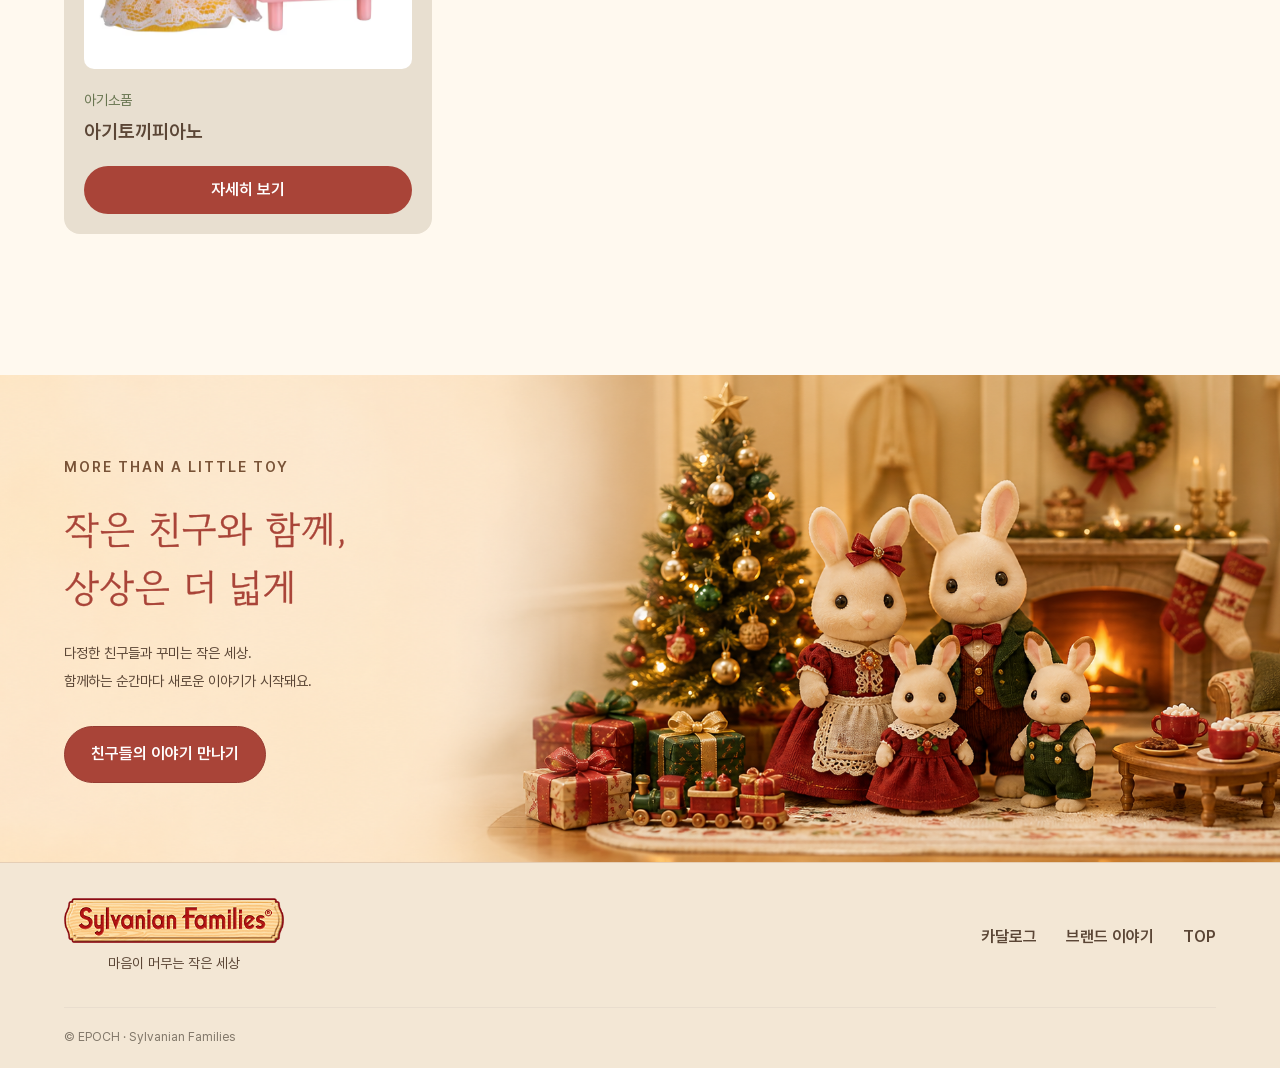
==== commit 5c7b5ecb: "수정" ====
--- a/sub/store.html
+++ b/sub/store.html
@@ -3,13 +3,15 @@
     <head>
         <meta charset="UTF-8">
         <meta name="viewport" content="width=device-width, initial-scale=1.0">
-        <title>스토어 | 실바니안 패밀리</title>
+        <title>카달로그 | 실바니안 패밀리</title>
         <link rel="icon" href="../favicon/favicon.ico">
         <link rel="stylesheet" href="../css/common.css">
         <link rel="stylesheet" href="../css/store.css">
+        <link rel="stylesheet" href="../css/typography.css">
+        <link rel="stylesheet" href="../css/responsive.css">
         <script src="../script/site.js" defer></script>
     </head>
-    <body>
+    <body class="catalog-page">
         <a class="skip" href="#content">본문 바로가기</a>
         <div class="notice">작은 세상, 다정한 이야기 · 실바니안 패밀리</div>
         <!-- 헤더 -->
@@ -19,18 +21,18 @@
             </a>
             <nav aria-label="주 메뉴">
                 <a href="../index.html">홈</a>
-                <a href="../sub/store.html" aria-current="page">스토어</a>
+                <a href="../sub/store.html" aria-current="page">카달로그</a>
                 <a href="../sub/story.html">실바니안 이야기</a>
-                <a href="store.html#search">스토어검색</a>
+                <a href="store.html#search">카달로그검색</a>
                 <details class="help">
                     <summary>고객센터</summary>
                     <div class="helpbox">
                         <h2>이용 안내</h2>
                         <h3>상품은 어떻게 찾나요?</h3>
-                        <p>스토어에서 카테고리를 선택하거나 상품 이름을 검색해 보세요.</p>
+                        <p>카달로그에서 카테고리를 선택하거나 상품 이름을 검색해 보세요.</p>
                         <a href="store.html#search">상품 검색하기</a>
                         <h3>상품 설명은 어디서 보나요?</h3>
-                        <p>스토어 상품 카드의 ‘자세히 보기’를 누르면 설명이 펼쳐집니다.</p>
+                        <p>카달로그 상품 카드의 ‘자세히 보기’를 누르면 설명이 펼쳐집니다.</p>
                     </div>
                 </details>
             </nav>
@@ -38,9 +40,9 @@
         </header>
         <main id="content">
 
-            <!-- 스토어 소개 -->
+            <!-- 카달로그 소개 -->
             <section class="section1 inner">
-                <h1>STORE</h1>
+                <h1>CATALOG</h1>
                 <img class="flower" src="../image/mainflower.png" alt="">
                 <p>Sylvanian Families Collection</p>
             </section>
@@ -346,17 +348,20 @@
                 <p id="empty" class="empty" hidden>검색 결과가 없어요. 다른 이름으로 찾아보세요.</p>
             </section>
 
-            <!-- 스토리 배너 -->
-            <section class="section3 inner">
-                <img src="../image/store/하단섹션배너.png" alt="실바니안 친구들의 즐거운 하루" loading="lazy">
-                <div>
+            <!-- 스토리 히어로 -->
+            <section class="store-hero" aria-labelledby="store-hero-title">
+                <img src="../image/store/하단섹션배너.png" width="2172" height="724" alt="크리스마스 트리와 벽난로 앞에 모인 토끼 가족" loading="lazy">
+                <div class="inner">
+                    <div class="store-hero-copy">
                     <p class="label">MORE THAN A LITTLE TOY</p>
-                    <h2>
+                    <h2 id="store-hero-title">
                         작은 친구와 함께,
                         <br>
                         상상은 더 넓게
                     </h2>
+                    <p class="store-hero-description">다정한 친구들과 꾸미는 작은 세상.<br> 함께하는 순간마다 새로운 이야기가 시작돼요.</p>
                     <a class="button" href="story.html">친구들의 이야기 만나기</a>
+                    </div>
                 </div>
             </section>
         </main>
@@ -368,9 +373,9 @@
                     <span>마음이 머무는 작은 세상</span>
                 </div>
                 <div>
-                    <a href="../sub/store.html">스토어</a>
+                    <a href="../sub/store.html">카달로그</a>
                     <a href="../sub/story.html">브랜드 이야기</a>
-                    <a href="#">맨 위로 ↑</a>
+                    <a href="#">TOP</a>
                 </div>
             </div>
             <div class="inner credit">
--- a/css/common.css
+++ b/css/common.css
@@ -103,11 +103,11 @@
     align-items: center;
     flex-wrap: wrap;
     justify-content: center;
-    gap: 25px;
+    gap: 32px;
 }
 
 nav a {
-    padding: 12px 0;
+    padding: 2px 0;
     font-size: 16px;
     font-weight: bold;
 }
@@ -119,7 +119,7 @@
 
 .visit {
     font-size: 15px;
-    text-decoration: underline;
+    text-decoration: none;
     text-underline-offset: 4px;
 }
 
@@ -128,7 +128,7 @@
     width: 44px;
     height: 44px;
     padding: 10px;
-    border: 1px solid #e5ceb5;
+    border: 0;
     border-radius: 8px;
     background: #fffaf2;
     color: #a94438;
@@ -258,7 +258,7 @@
 }
 
 .card {
-    border: 1px solid #e5ceb5;
+    border: 0;
     border-radius: 8px;
     background: #fffcf6;
     overflow: hidden;
@@ -269,7 +269,7 @@
     position: relative;
     aspect-ratio: 1.2;
     background: #fffdf8;
-    border-bottom: 1px solid #eee0d2;
+    border-bottom: 0;
 }
 
 .photo img {
@@ -510,7 +510,7 @@
     font-size: 16px;
 }
 
-@media (max-width: 1050px) {
+@media (max-width: 1024px) {
     header {
         flex-wrap: wrap;
         justify-content: center;
@@ -524,7 +524,7 @@
     }
 
     .has-menu-toggle .logo {
-        width: min(190px, calc(100% - 124px));
+        width: min(170px, calc(100% - 124px));
         margin: 0;
         margin-right: auto;
     }
@@ -551,7 +551,7 @@
         flex-basis: 100%;
         flex-direction: column;
         align-items: stretch;
-        gap: 0;
+        gap: 8px;
         max-height: 70dvh;
         overflow-y: auto;
         border-top: 1px solid #e5ceb5;
@@ -566,6 +566,10 @@
     .has-menu-toggle .help summary {
         display: block;
         padding: 12px 8px;
+    }
+
+    .has-menu-toggle nav > a[aria-current] {
+        padding-bottom: 2px;
     }
 
     .has-menu-toggle .helpbox {
@@ -593,3 +597,47 @@
         overflow-y: auto;
     }
 }
+
+/* 공통 여백과 읽기 편한 반응형 기준 */
+:root { --section-space: clamp(96px, 11vw, 176px); }
+nav > a, .help summary, .visit { white-space: nowrap; }
+nav > a:hover, .visit:hover { color: #a94438; }
+.card, .copy, .grid3 > *, .grid4 > *, .categories > * { min-width: 0; }
+h1, h2, h3, p, .more, summary { overflow-wrap: anywhere; }
+.card { background: #eadbc6; border-color: #d4b99a; }
+.photo { background: #fff; }
+footer { margin-top: var(--section-space); }
+.back-to-top {
+    position: fixed;
+    right: max(20px, env(safe-area-inset-right));
+    bottom: max(20px, env(safe-area-inset-bottom));
+    z-index: 90;
+    display: flex;
+    flex-direction: column;
+    align-items: center;
+    justify-content: center;
+    width: 60px;
+    height: 60px;
+    border: 1px solid #fff9ef;
+    border-radius: 50%;
+    background: #89382f;
+    color: #fff;
+    box-shadow: 0 4px 16px #5b463633;
+    font-size: 12px;
+    line-height: 1.4;
+}
+.back-to-top span { font-size: 23px; line-height: 1; }
+.back-to-top:hover { background: #6e2b24; }
+@media (max-width: 1024px) {
+    .grid3, .grid4 { display: grid; grid-template-columns: repeat(2, minmax(0, 1fr)); gap: 24px; }
+    .grid3 > *, .grid4 > * { width: auto; }
+    nav { gap: 14px; }
+    .title { margin-bottom: 32px; }
+}
+@media (max-width: 600px) {
+    .grid3, .grid4 { gap: 16px; }
+    .card h2, .card h3 { line-height: 1.6; }
+    .copy p br { display: none; }
+    footer { padding-bottom: 90px; }
+    .back-to-top { width: 54px; height: 54px; right: 16px; }
+}
--- a/css/store.css
+++ b/css/store.css
@@ -22,14 +22,14 @@
     flex-wrap: wrap;
     gap: 20px;
     padding: 28px;
-    border: 1px solid #dfc4a8;
+    border: 0;
     border-radius: 8px;
 }
 
 .filters button {
     padding: 9px 35px;
-    border: 1px solid #e1c9b2;
-    border-radius: 4px;
+    border: 0;
+    border-radius: 999px;
     color: #62594e;
     background: #fffaf2;
 }
@@ -57,9 +57,9 @@
 
 .search input {
     width: 230px;
-    padding: 8px 12px;
-    border: 1px solid #ddcbb6;
-    border-radius: 4px;
+    padding: 10px 18px;
+    border: 0;
+    border-radius: 999px;
     background: #fffcf6;
 }
 
@@ -99,32 +99,7 @@
     text-align: center;
 }
 
-/* 추천 배너 */
-.section3 {
-    position: relative;
-    margin-top: 40px;
-    border: 1px solid #e2c8b5;
-    border-radius: 8px;
-    overflow: hidden;
-    min-height: 270px;
-    background: #f8e8e0;
-}
-
-.section3 > img {
-    position: absolute;
-    height: 100%;
-    object-fit: cover;
-}
-
-.section3 > div {
-    position: relative;
-    width: 45%;
-    padding: 35px;
-}
-
-.section3 .label {
-    display: none;
-}
+
 
 @media (max-width: 800px) {
     .filters {
@@ -136,10 +111,6 @@
         padding: 8px 22px;
     }
 
-    .section3 > div {
-        width: 55%;
-    }
-
 }
 
 @media (max-width: 520px) {
@@ -170,14 +141,77 @@
         margin: 10px 8px 0;
     }
 
-    .section3 > img {
-        position: static;
-        height: 180px;
-    }
-
-    .section3 > div {
-        width: 100%;
-        padding: 25px;
-    }
-
-}
+}
+
+/* 상품과 배경의 대비, 태블릿 2열 배치 */
+.section1 { padding: var(--section-space) 0 88px; }
+.filters { background: #efe4d3; }
+.section2 .card { background: #e8dfd0; }
+.section2 .photo { background: #fff; }
+@media (max-width: 1024px) {
+    .section2 .grid4 > * { width: auto; }
+    .filters { gap: 10px; padding: 20px; }
+    .filters button { padding: 9px 22px; }
+}
+@media (max-width: 600px) {
+    .toolbar { flex-direction: column; align-items: stretch; gap: 12px; }
+    .search { flex-wrap: wrap; }
+    .search input { width: 100%; min-width: 0; }
+    .filters { padding: 14px; gap: 8px; }
+    .filters button { flex: 1 1 28%; padding: 9px 6px; white-space: nowrap; }
+    .section2 .card h2 { font-size: 16px; margin: 10px; }
+}
+
+/* 화면 전체 너비로 펼쳐지는 스토리 히어로 */
+.store-hero {
+    position: relative;
+    display: grid;
+    align-items: center;
+    min-height: clamp(480px, 38vw, 660px);
+    margin-top: var(--section-space);
+    overflow: hidden;
+    background: #fae7ca;
+}
+.store-hero > img {
+    position: absolute;
+    inset: 0;
+    width: 100%;
+    height: 100%;
+    object-fit: cover;
+    object-position: center;
+}
+.store-hero > .inner { position: relative; padding-block: 72px; }
+.store-hero-copy { width: 44%; max-width: 570px; }
+.store-hero .label { color: #785236; font-size: 14px; letter-spacing: 2px; margin-bottom: 20px; }
+.store-hero h2 { font-family: "Batang", serif; font-size: clamp(34px, 3.2vw, 52px); font-weight: bold; line-height: 1.5; }
+.store-hero-description { margin-top: 24px; font-size: 17px; line-height: 1.9; }
+.store-hero .button { margin-top: 32px; padding: 13px 26px; border-radius: 999px; }
+footer { margin-top: 0; }
+@media (max-width: 1024px) {
+    .store-hero { display: flex; flex-direction: column; min-height: 0; }
+    .store-hero > img { position: static; height: clamp(260px, 43vw, 430px); object-position: right center; }
+    .store-hero > .inner { padding-block: 48px 56px; }
+    .store-hero-copy { width: 100%; max-width: 640px; margin-inline: auto; text-align: center; }
+}
+@media (max-width: 600px) {
+    .store-hero > img { height: 280px; }
+    .store-hero > .inner { padding-block: 36px 44px; }
+    .store-hero .label { font-size: 12px; letter-spacing: 1.5px; margin-bottom: 16px; }
+    .store-hero h2 { font-size: 32px; }
+    .store-hero-description { margin-top: 20px; font-size: 16px; }
+    .store-hero-description br { display: none; }
+    .store-hero .button { margin-top: 24px; }
+}
+
+/* 카드 안쪽 여백과 텍스트 시작선을 통일 */
+.section2 .card { border: 0; border-radius: 16px; padding: 20px; }
+.section2 .photo { border-radius: 10px; overflow: hidden; }
+.section2 .card .label { margin: 18px 0 4px; }
+.section2 .card h2 { margin: 0; }
+.section2 .card details { margin: 18px 0 0; }
+.section2 .card summary { padding: 10px 12px; border-radius: 999px; }
+@media (max-width: 600px) {
+    .section2 .card { padding: 12px; }
+    .section2 .card .label { margin-top: 14px; }
+    .section2 .card details { margin-top: 16px; }
+}
--- a/css/typography.css
+++ b/css/typography.css
@@ -0,0 +1,101 @@
+/* 로컬 웹폰트와 사이트 공통 타이포그래피 */
+@font-face {
+    font-family: "Gowun Dodum";
+    src: url("../font/Gowun_Dodum/GowunDodum-Regular.ttf") format("truetype");
+    font-weight: 400;
+    font-style: normal;
+    font-display: swap;
+}
+@font-face {
+    font-family: "Pretendard";
+    src: url("../font/Pretendard-1.3.9/web/static/woff2/Pretendard-Regular.woff2") format("woff2");
+    font-weight: 400;
+    font-style: normal;
+    font-display: swap;
+}
+@font-face {
+    font-family: "Pretendard";
+    src: url("../font/Pretendard-1.3.9/web/static/woff2/Pretendard-SemiBold.woff2") format("woff2");
+    font-weight: 600;
+    font-style: normal;
+    font-display: swap;
+}
+:root {
+    --font-body: "Pretendard", "Malgun Gothic", sans-serif;
+    --font-title: "Gowun Dodum", sans-serif;
+    --type-title: clamp(28px, 3vw, 40px);
+    --type-product: clamp(18px, 1.5vw, 22px);
+    --type-body: clamp(15px, 1.2vw, 17px);
+    --type-description: clamp(14px, 1.12vw, 16px);
+}
+body {
+    font-family: var(--font-body);
+    font-size: var(--type-body);
+    font-weight: 400;
+    font-synthesis: none;
+}
+body p, body input, body .logo span, body .values span, body .badge {
+    font-family: var(--font-body);
+    font-weight: 400;
+}
+body main .section1 h1,
+body main .section4 h2,
+body main .store-hero h2,
+body main .title .label,
+body main .section3 > h2,
+body main .section2 article:not(.card) h2 {
+    font-family: var(--font-title);
+    font-size: var(--type-title);
+    font-weight: 400;
+    line-height: 1.5;
+    letter-spacing: 0;
+}
+body main .title h2 { font-family: var(--font-body); font-size: clamp(18px, 1.5vw, 22px); font-weight: 600; }
+/* 영어 섹션 제목은 고운돋움의 획을 보강해 강조 */
+body main .title .label,
+body main .section1:not([data-banner]) h1,
+body main .section3 > h2 {
+    -webkit-text-stroke: 0.6px currentColor;
+}
+body main .section4 .label,
+body main .store-hero .label {
+    font-weight: 600;
+}
+/* 단일 굵기인 고운돋움의 배너 제목만 획을 살짝 보강 */
+body main .section1[data-banner] h1,
+body main .section4 .copy h2,
+body main .store-hero h2 {
+    -webkit-text-stroke: 0.35px currentColor;
+}
+body main .section2 .card h2, body main .section2 .card h3,
+body main .section5 .card h3, body main .categories h3 {
+    font-family: var(--font-body);
+    font-size: var(--type-product);
+    font-weight: 600;
+    line-height: 1.6;
+}
+body header nav > a, body .help summary, body .visit,
+body .button, body .card .more, body .filters button,
+body .section2 summary, body .back-to-top, body footer a {
+    font-family: var(--font-body);
+    font-size: 16px;
+    font-weight: 600;
+}
+body .section1 p, body .section4 p,
+body .section2 article:not(.card) p, body .values p {
+    font-size: var(--type-body);
+    font-weight: 400;
+}
+body main .title > p:last-child,
+body .section2 .desc, body .categories p,
+body .card .label, body .section2 details p,
+body .store-hero-description, body .store-hero .label {
+    font-family: var(--font-body);
+    font-size: var(--type-description);
+    font-weight: 400;
+}
+body strong, body h3 { font-weight: 600; }
+@media (max-width: 600px) {
+    body .button, body .card .more, body .filters button,
+    body .section2 summary, body .back-to-top { font-size: 15px; }
+}
--- a/css/responsive.css
+++ b/css/responsive.css
@@ -0,0 +1,115 @@
+/* 화면 크기에 따른 공통 비율: 태블릿 1024px, 모바일 600px */
+.back-to-top {
+    position: fixed; right: max(20px, env(safe-area-inset-right));
+    bottom: max(20px, env(safe-area-inset-bottom)); z-index: 90;
+    display: grid; place-items: center; width: 60px; height: 60px;
+    border: 0; border-radius: 50%; background: #89382f; color: white;
+    box-shadow: 0 4px 16px #5b463633;
+}
+@media (max-width: 1024px) {
+    :root {
+        --section-space: clamp(80px, 10vw, 104px);
+        --type-title: clamp(28px, 3.5vw, 36px);
+        --type-product: clamp(18px, 2vw, 20px);
+        --type-body: 16px;
+        --type-description: 15px;
+        --card-space: 20px;
+        --layout-gap: 24px;
+    }
+    .inner { width: calc(100% - 48px); }
+    body main .grid3, body main .grid4, body main .categories,
+    body.story-page .section2, body main .values {
+        display: grid; grid-template-columns: repeat(2, minmax(0, 1fr));
+        gap: var(--layout-gap);
+    }
+    body main .grid3 > *, body main .grid4 > *, body main .categories > *, body main .values > * { width: auto; min-width: 0; }
+    body main .section2 .card, body main .section5 .card { padding: var(--card-space); }
+    body main .title { margin-bottom: 32px; }
+    body main .title h2 { font-size: 20px; }
+    body .button, body .card .more, body .section2 summary, body .filters button {
+        padding: 10px 18px; font-size: 16px; line-height: 1.5;
+    }
+    body main .section2 .card .photo, body main .section5 .card .photo { aspect-ratio: 1; }
+    body.home-page .section2 .card h3 { margin-top: 16px; }
+    body.home-page .section2 .more { margin-top: 16px; }
+    body.home-page .section5 .card { gap: 16px; }
+    body.home-page .section5 .winter-copy { gap: 16px; }
+    body.home-page .section1 {
+        display: flex; align-items: center; min-height: clamp(500px, 60vw, 620px);
+        padding: 48px 0; background-size: cover; background-position: 65% center;
+    }
+    body.home-page .section1 .slide { height: 100%; }
+    body.home-page .section1 .track img { object-position: 65% center; }
+    body.home-page .section1 .copy { width: min(44%, 360px); padding: 28px; }
+    body.home-page .section1 p { line-height: 1.8; }
+    body.home-page .section1 p br { display: none; }
+    body.home-page .section4 .copy { padding: 28px; }
+    body.home-page .section4 > .inner { padding-block: 28px; }
+    body.catalog-page .section1, body.story-page .section1 { padding: var(--section-space) 0 56px; }
+    body.story-page .section2 article {
+        grid-template-columns: minmax(0, 1fr);
+        grid-template-rows: auto 1fr; min-height: 0; margin: 0;
+    }
+    body.story-page .section2 article > img { height: auto; min-height: 0; aspect-ratio: 4 / 3; object-fit: cover; }
+    body.story-page .section2 article > div { padding: 24px; align-self: start; }
+    body.story-page .section2 article h2 { font-size: 28px; margin-bottom: 16px; text-align: left; }
+    body.story-page .section2 article p { margin-top: 12px; line-height: 1.8; }
+    body.story-page .values article { padding: 24px; }
+    body.story-page .section3 { padding-top: var(--section-space); }
+    body.story-page .section4 > img, body .store-hero > img { height: auto; aspect-ratio: 2.4; object-fit: cover; }
+    body.story-page .section4 .inner, body .store-hero > .inner { padding-block: 32px; }
+    body.story-page .section4 .copy { padding: 24px; }
+    .back-to-top { width: 54px; height: 54px; }
+}
+@media (max-width: 600px) {
+    :root {
+        --section-space: 72px;
+        --type-title: 28px;
+        --type-product: 18px;
+        --type-body: 15px;
+        --type-description: 14px;
+        --card-space: 16px;
+        --layout-gap: 16px;
+    }
+    .inner { width: calc(100% - 32px); }
+    header.has-menu-toggle { min-height: 72px; padding-block: 10px; gap: 10px; }
+    .has-menu-toggle .logo { width: min(135px, calc(100% - 116px)); }
+    .notice { padding: 8px 16px; font-size: 13px; }
+    body main .title { margin-bottom: 24px; }
+    body main .title h2 { font-size: 18px; }
+    body .button, body .card .more, body .section2 summary, body .filters button { font-size: 15px; padding: 10px 16px; }
+    body.home-page .section2 .grid3, body.home-page .section5 .grid4,
+    body.story-page .section2, body.story-page .values { grid-template-columns: minmax(0, 1fr); }
+    body.catalog-page .section2 .card { padding: 12px; }
+    body.catalog-page .section2 summary { padding-inline: 6px; }
+    body .filters { padding: 12px; gap: 8px; }
+    body .filters button { padding-inline: 8px; }
+    body.home-page .section1 {
+        --banner-image-height: clamp(280px, 80vw, 400px);
+        display: block; min-height: 0;
+        padding: var(--banner-image-height) 0 0;
+        background-size: auto var(--banner-image-height);
+        background-repeat: no-repeat;
+        background-position: 68% top;
+        background-color: #fff9ef;
+    }
+    body.home-page .section1 .slide { height: var(--banner-image-height); }
+    body.home-page .section1 .track img { object-position: 68% top; }
+    body.home-page .section1 .copy {
+        width: 100%; max-width: 440px; margin-inline: auto;
+        padding: 28px 8px 36px; border-radius: 0;
+        background: transparent;
+        text-align: center;
+    }
+    body.home-page .section1 .flower { display: none; }
+    body.home-page .section1 .copy p { margin-top: 12px; }
+    body.home-page .section1 .button { margin-top: 20px; }
+    body.home-page .section4 > .inner { padding-block: 20px; }
+    body.home-page .section4 .copy { padding: 20px; }
+    body main .categories img { max-width: 220px; }
+    body.story-page .section2 article > div, body.story-page .values article { padding: 20px; }
+    body.story-page .section4 > img, body .store-hero > img { aspect-ratio: 1.4; }
+    body.story-page .section4 .copy { padding: 20px 8px; }
+    body.catalog-page .section1, body.story-page .section1 { padding-bottom: 40px; }
+    .back-to-top { width: 48px; height: 48px; right: 16px; bottom: max(16px, env(safe-area-inset-bottom)); }
+}
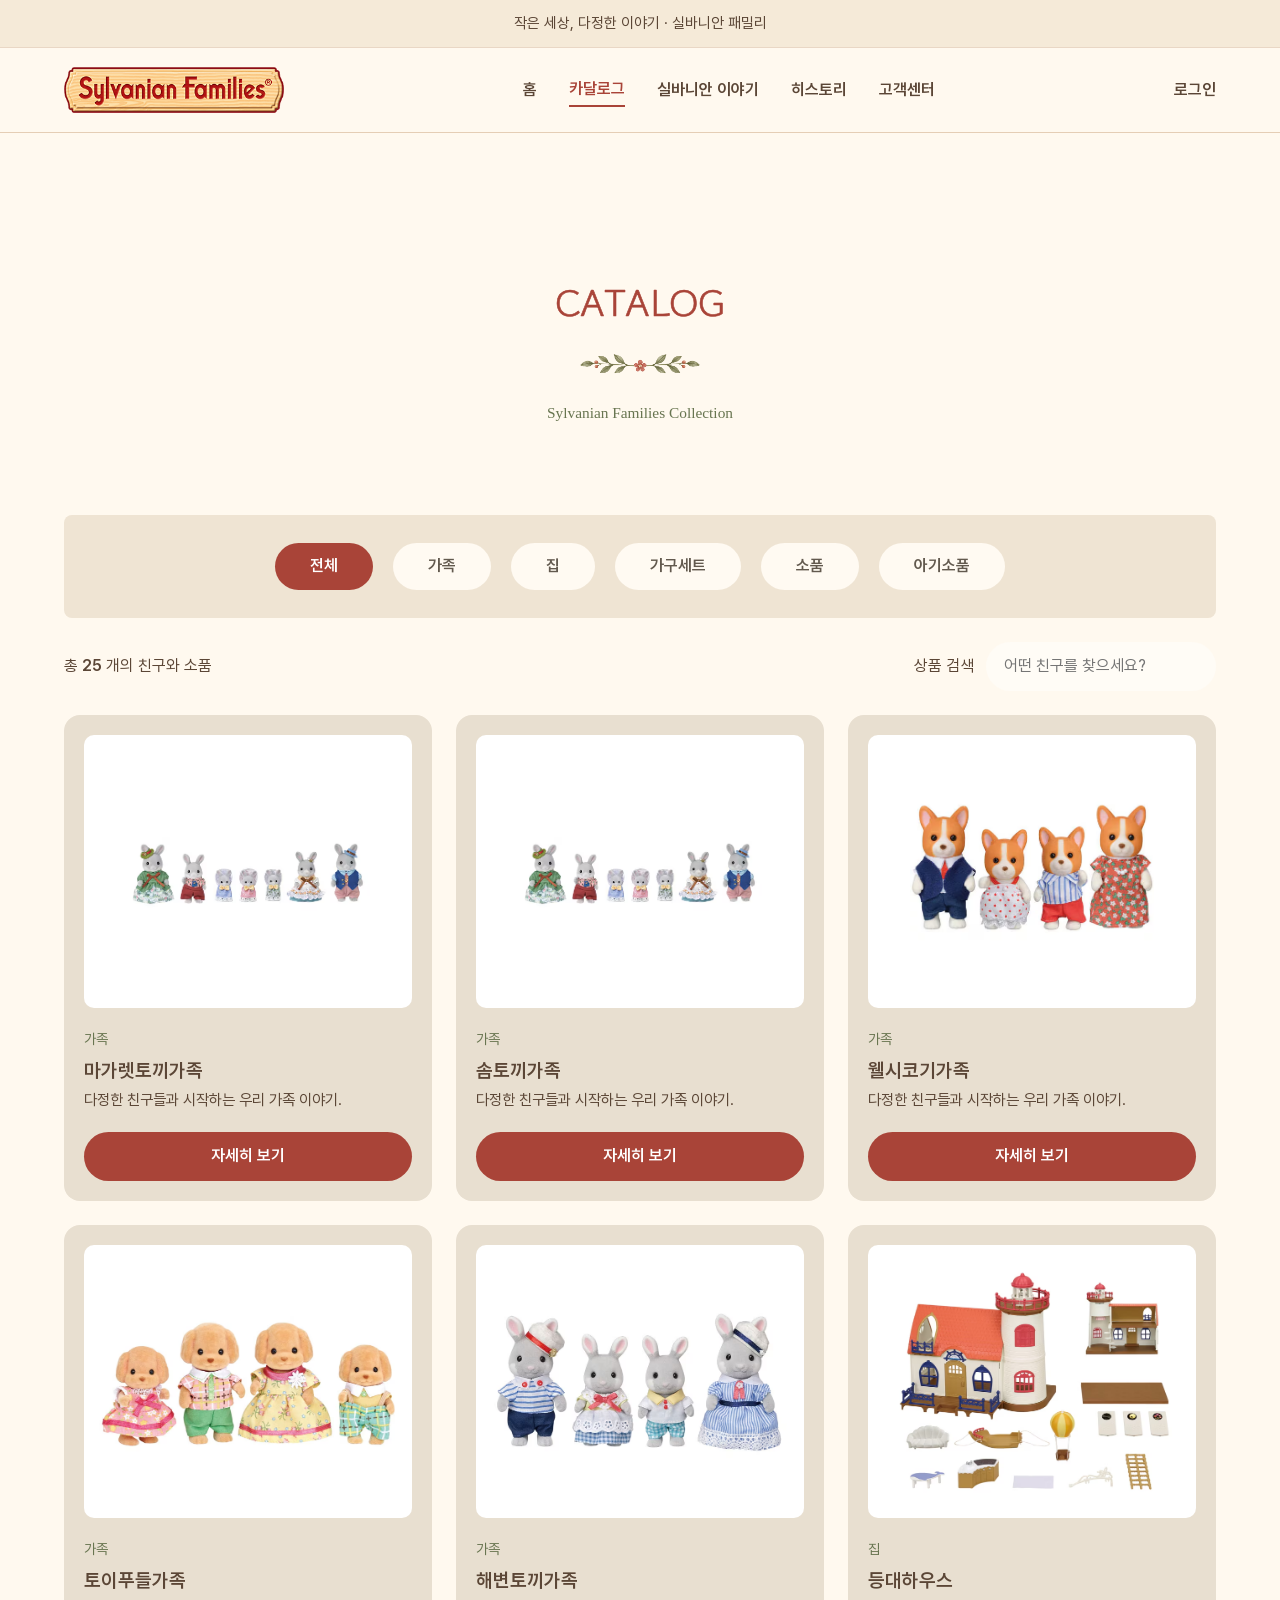
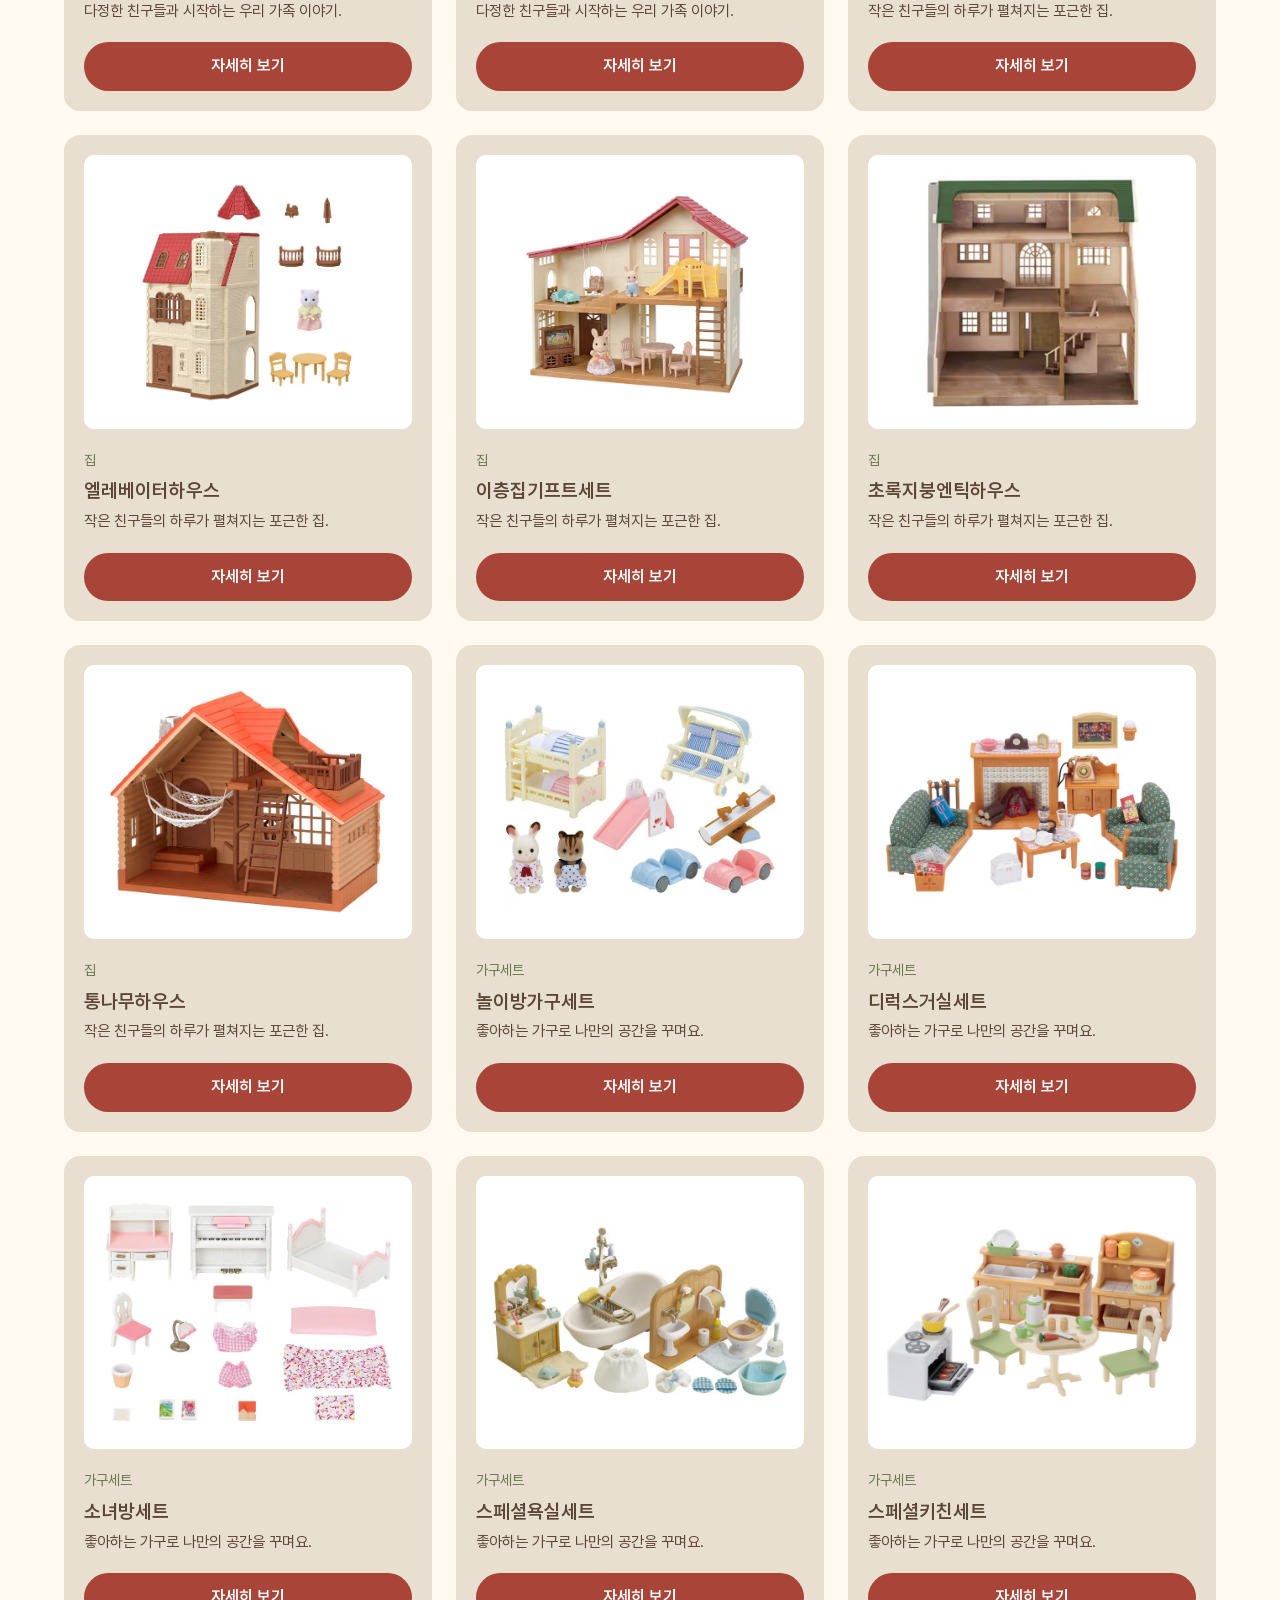
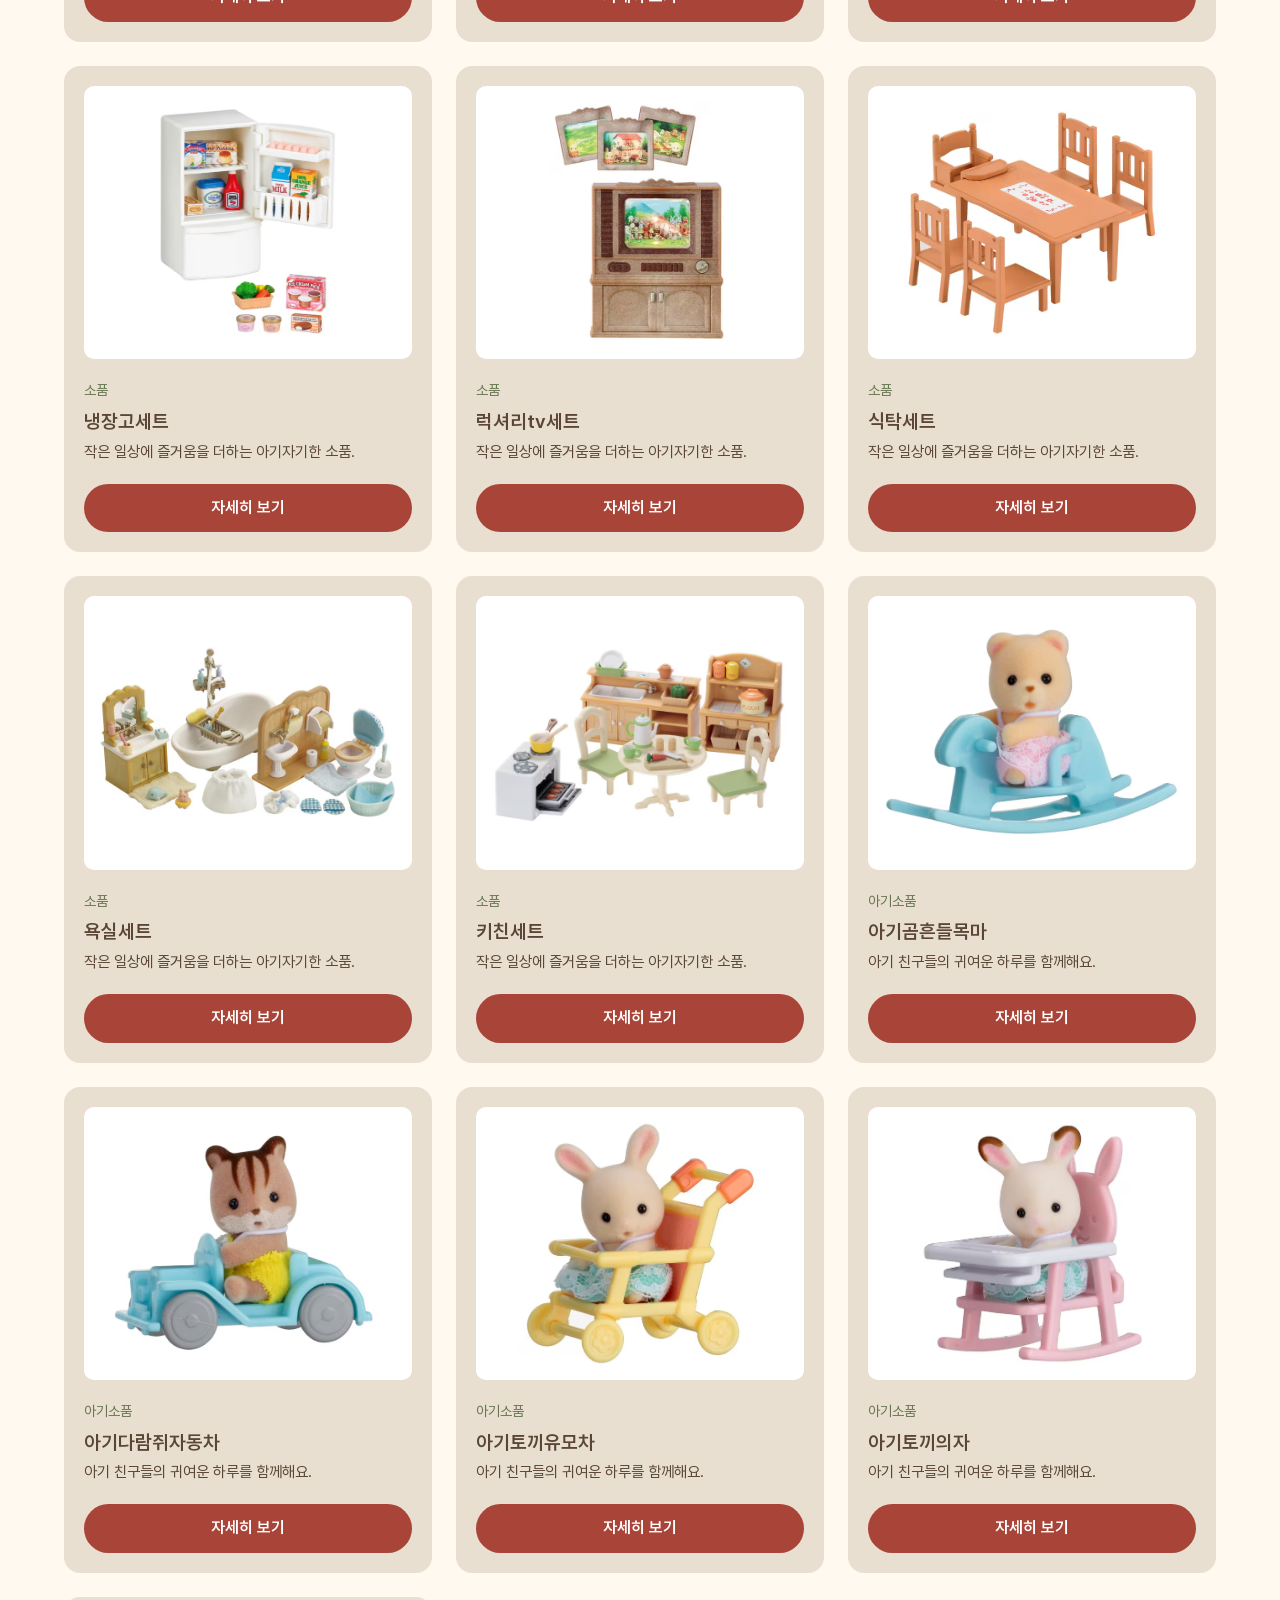
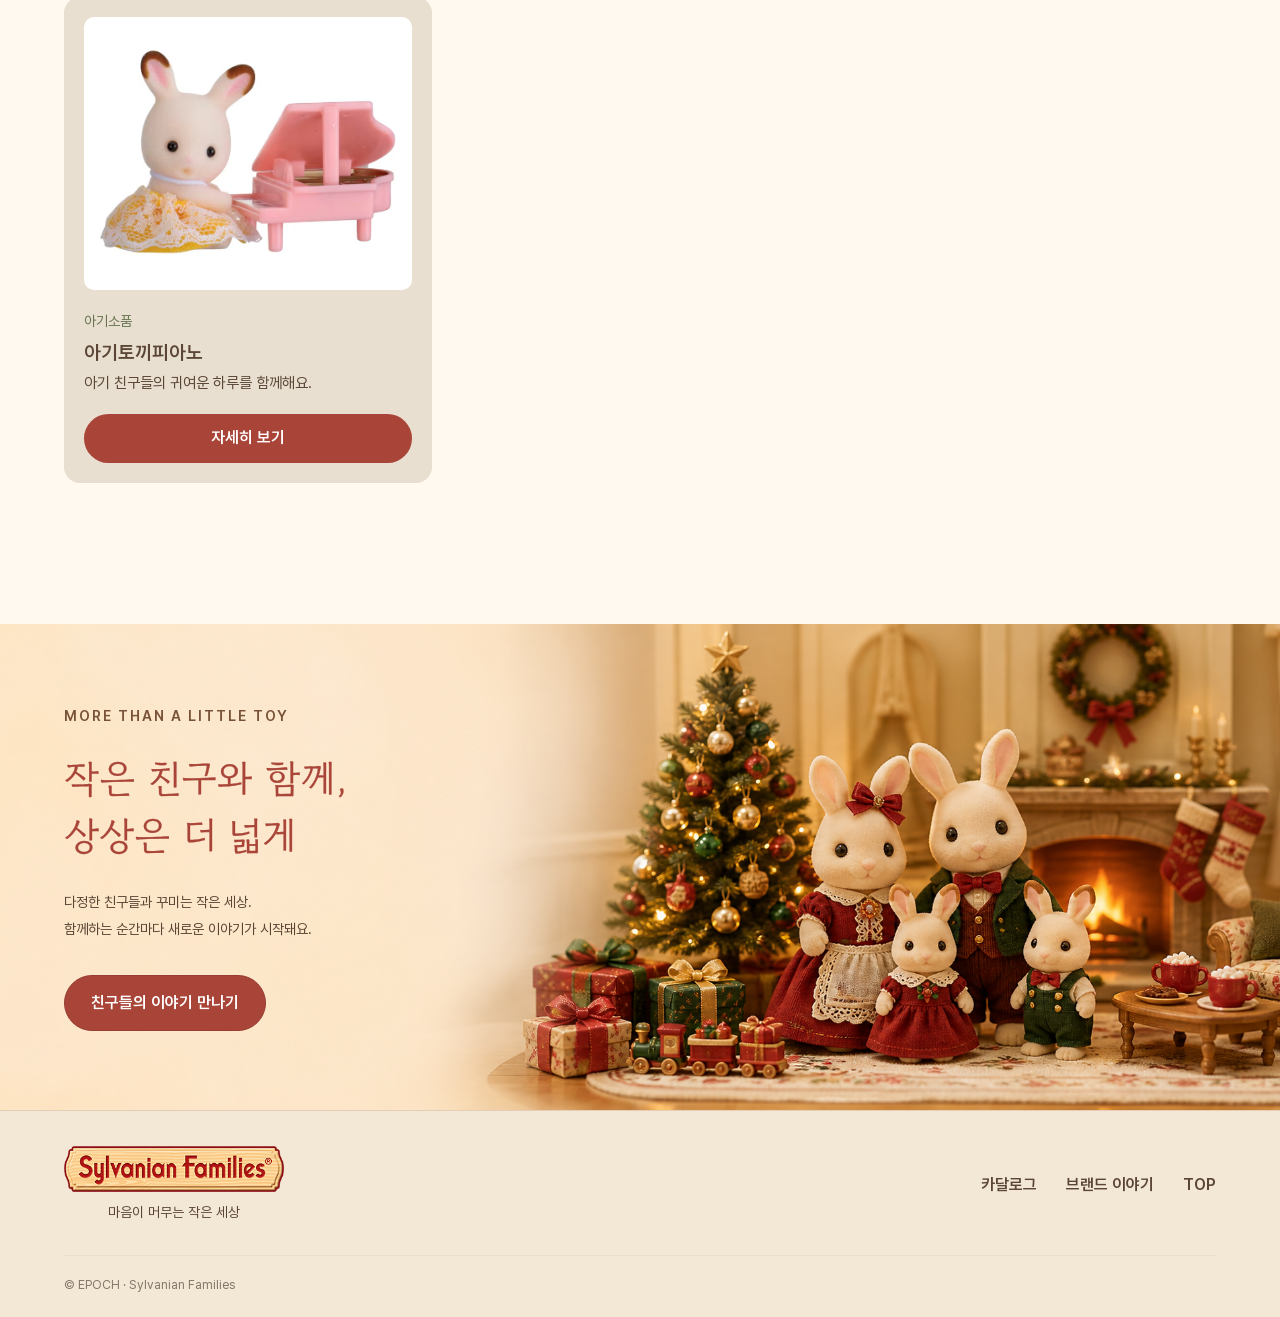
==== commit 7e08c1dd: "수정" ====
--- a/sub/store.html
+++ b/sub/store.html
@@ -23,7 +23,7 @@
                 <a href="../index.html">홈</a>
                 <a href="../sub/store.html" aria-current="page">카달로그</a>
                 <a href="../sub/story.html">실바니안 이야기</a>
-                <a href="store.html#search">카달로그검색</a>
+                <a href="store.html#search">히스토리</a>
                 <details class="help">
                     <summary>고객센터</summary>
                     <div class="helpbox">
@@ -73,276 +73,326 @@
                         <div class="photo">
                             <img src="../image/store/가족/마가렛토끼가족.avif" alt="마가렛토끼가족" loading="lazy">
                         </div>
-                        <p class="label">가족</p>
+                        <div class="product-info"><p class="label">가족</p>
                         <h2>마가렛토끼가족</h2>
+                        <p class="product-description">다정한 친구들과 시작하는 우리 가족 이야기.</p>
                         <details>
                             <summary>자세히 보기</summary>
                             <p>마가렛토끼가족 · 작은 세상을 꾸미는 실바니안 컬렉션입니다.</p>
                         </details>
+                        </div>
                     </article>
                     <article class="card" data-group="가족" data-name="솜토끼가족">
                         <div class="photo">
                             <img src="../image/store/가족/솜토끼가족.avif" alt="솜토끼가족" loading="lazy">
                         </div>
-                        <p class="label">가족</p>
+                        <div class="product-info"><p class="label">가족</p>
                         <h2>솜토끼가족</h2>
+                        <p class="product-description">다정한 친구들과 시작하는 우리 가족 이야기.</p>
                         <details>
                             <summary>자세히 보기</summary>
                             <p>솜토끼가족 · 작은 세상을 꾸미는 실바니안 컬렉션입니다.</p>
                         </details>
+                        </div>
                     </article>
                     <article class="card" data-group="가족" data-name="웰시코기가족">
                         <div class="photo">
                             <img src="../image/store/가족/웰시코기가족.avif" alt="웰시코기가족" loading="lazy">
                         </div>
-                        <p class="label">가족</p>
+                        <div class="product-info"><p class="label">가족</p>
                         <h2>웰시코기가족</h2>
+                        <p class="product-description">다정한 친구들과 시작하는 우리 가족 이야기.</p>
                         <details>
                             <summary>자세히 보기</summary>
                             <p>웰시코기가족 · 작은 세상을 꾸미는 실바니안 컬렉션입니다.</p>
                         </details>
+                        </div>
                     </article>
                     <article class="card" data-group="가족" data-name="토이푸들가족">
                         <div class="photo">
                             <img src="../image/store/가족/토이푸들가족.avif" alt="토이푸들가족" loading="lazy">
                         </div>
-                        <p class="label">가족</p>
+                        <div class="product-info"><p class="label">가족</p>
                         <h2>토이푸들가족</h2>
+                        <p class="product-description">다정한 친구들과 시작하는 우리 가족 이야기.</p>
                         <details>
                             <summary>자세히 보기</summary>
                             <p>토이푸들가족 · 작은 세상을 꾸미는 실바니안 컬렉션입니다.</p>
                         </details>
+                        </div>
                     </article>
                     <article class="card" data-group="가족" data-name="해변토끼가족">
                         <div class="photo">
                             <img src="../image/store/가족/해변토끼가족.avif" alt="해변토끼가족" loading="lazy">
                         </div>
-                        <p class="label">가족</p>
+                        <div class="product-info"><p class="label">가족</p>
                         <h2>해변토끼가족</h2>
+                        <p class="product-description">다정한 친구들과 시작하는 우리 가족 이야기.</p>
                         <details>
                             <summary>자세히 보기</summary>
                             <p>해변토끼가족 · 작은 세상을 꾸미는 실바니안 컬렉션입니다.</p>
                         </details>
+                        </div>
                     </article>
                     <article class="card" data-group="집" data-name="등대하우스">
                         <div class="photo">
                             <img src="../image/store/집/등대하우스.avif" alt="등대하우스" loading="lazy">
                         </div>
-                        <p class="label">집</p>
+                        <div class="product-info"><p class="label">집</p>
                         <h2>등대하우스</h2>
+                        <p class="product-description">작은 친구들의 하루가 펼쳐지는 포근한 집.</p>
                         <details>
                             <summary>자세히 보기</summary>
                             <p>등대하우스 · 작은 세상을 꾸미는 실바니안 컬렉션입니다.</p>
                         </details>
+                        </div>
                     </article>
                     <article class="card" data-group="집" data-name="엘레베이터하우스">
                         <div class="photo">
                             <img src="../image/store/집/엘레베이터하우스.avif" alt="엘레베이터하우스" loading="lazy">
                         </div>
-                        <p class="label">집</p>
+                        <div class="product-info"><p class="label">집</p>
                         <h2>엘레베이터하우스</h2>
+                        <p class="product-description">작은 친구들의 하루가 펼쳐지는 포근한 집.</p>
                         <details>
                             <summary>자세히 보기</summary>
                             <p>엘레베이터하우스 · 작은 세상을 꾸미는 실바니안 컬렉션입니다.</p>
                         </details>
+                        </div>
                     </article>
                     <article class="card" data-group="집" data-name="이층집기프트세트">
                         <div class="photo">
                             <img src="../image/store/집/이층집기프트세트.avif" alt="이층집기프트세트" loading="lazy">
                         </div>
-                        <p class="label">집</p>
+                        <div class="product-info"><p class="label">집</p>
                         <h2>이층집기프트세트</h2>
+                        <p class="product-description">작은 친구들의 하루가 펼쳐지는 포근한 집.</p>
                         <details>
                             <summary>자세히 보기</summary>
                             <p>이층집기프트세트 · 작은 세상을 꾸미는 실바니안 컬렉션입니다.</p>
                         </details>
+                        </div>
                     </article>
                     <article class="card" data-group="집" data-name="초록지붕엔틱하우스">
                         <div class="photo">
                             <img src="../image/store/집/초록지붕엔틱하우스.avif" alt="초록지붕엔틱하우스" loading="lazy">
                         </div>
-                        <p class="label">집</p>
+                        <div class="product-info"><p class="label">집</p>
                         <h2>초록지붕엔틱하우스</h2>
+                        <p class="product-description">작은 친구들의 하루가 펼쳐지는 포근한 집.</p>
                         <details>
                             <summary>자세히 보기</summary>
                             <p>초록지붕엔틱하우스 · 작은 세상을 꾸미는 실바니안 컬렉션입니다.</p>
                         </details>
+                        </div>
                     </article>
                     <article class="card" data-group="집" data-name="통나무하우스">
                         <div class="photo">
                             <img src="../image/store/집/통나무하우스.avif" alt="통나무하우스" loading="lazy">
                         </div>
-                        <p class="label">집</p>
+                        <div class="product-info"><p class="label">집</p>
                         <h2>통나무하우스</h2>
+                        <p class="product-description">작은 친구들의 하루가 펼쳐지는 포근한 집.</p>
                         <details>
                             <summary>자세히 보기</summary>
                             <p>통나무하우스 · 작은 세상을 꾸미는 실바니안 컬렉션입니다.</p>
                         </details>
+                        </div>
                     </article>
                     <article class="card" data-group="가구세트" data-name="놀이방가구세트">
                         <div class="photo">
                             <img src="../image/store/가구세트/놀이방가구세트.avif" alt="놀이방가구세트" loading="lazy">
                         </div>
-                        <p class="label">가구세트</p>
+                        <div class="product-info"><p class="label">가구세트</p>
                         <h2>놀이방가구세트</h2>
+                        <p class="product-description">좋아하는 가구로 나만의 공간을 꾸며요.</p>
                         <details>
                             <summary>자세히 보기</summary>
                             <p>놀이방가구세트 · 작은 세상을 꾸미는 실바니안 컬렉션입니다.</p>
                         </details>
+                        </div>
                     </article>
                     <article class="card" data-group="가구세트" data-name="디럭스거실세트">
                         <div class="photo">
                             <img src="../image/store/가구세트/디럭스거실세트.avif" alt="디럭스거실세트" loading="lazy">
                         </div>
-                        <p class="label">가구세트</p>
+                        <div class="product-info"><p class="label">가구세트</p>
                         <h2>디럭스거실세트</h2>
+                        <p class="product-description">좋아하는 가구로 나만의 공간을 꾸며요.</p>
                         <details>
                             <summary>자세히 보기</summary>
                             <p>디럭스거실세트 · 작은 세상을 꾸미는 실바니안 컬렉션입니다.</p>
                         </details>
+                        </div>
                     </article>
                     <article class="card" data-group="가구세트" data-name="소녀방세트">
                         <div class="photo">
                             <img src="../image/store/가구세트/소녀방세트.avif" alt="소녀방세트" loading="lazy">
                         </div>
-                        <p class="label">가구세트</p>
+                        <div class="product-info"><p class="label">가구세트</p>
                         <h2>소녀방세트</h2>
+                        <p class="product-description">좋아하는 가구로 나만의 공간을 꾸며요.</p>
                         <details>
                             <summary>자세히 보기</summary>
                             <p>소녀방세트 · 작은 세상을 꾸미는 실바니안 컬렉션입니다.</p>
                         </details>
+                        </div>
                     </article>
                     <article class="card" data-group="가구세트" data-name="스페셜욕실세트">
                         <div class="photo">
                             <img src="../image/store/가구세트/스페셜욕실세트.avif" alt="스페셜욕실세트" loading="lazy">
                         </div>
-                        <p class="label">가구세트</p>
+                        <div class="product-info"><p class="label">가구세트</p>
                         <h2>스페셜욕실세트</h2>
+                        <p class="product-description">좋아하는 가구로 나만의 공간을 꾸며요.</p>
                         <details>
                             <summary>자세히 보기</summary>
                             <p>스페셜욕실세트 · 작은 세상을 꾸미는 실바니안 컬렉션입니다.</p>
                         </details>
+                        </div>
                     </article>
                     <article class="card" data-group="가구세트" data-name="스페셜키친세트">
                         <div class="photo">
                             <img src="../image/store/가구세트/스페셜키친세트.avif" alt="스페셜키친세트" loading="lazy">
                         </div>
-                        <p class="label">가구세트</p>
+                        <div class="product-info"><p class="label">가구세트</p>
                         <h2>스페셜키친세트</h2>
+                        <p class="product-description">좋아하는 가구로 나만의 공간을 꾸며요.</p>
                         <details>
                             <summary>자세히 보기</summary>
                             <p>스페셜키친세트 · 작은 세상을 꾸미는 실바니안 컬렉션입니다.</p>
                         </details>
+                        </div>
                     </article>
                     <article class="card" data-group="소품" data-name="냉장고세트">
                         <div class="photo">
                             <img src="../image/store/소품/냉장고세트.avif" alt="냉장고세트" loading="lazy">
                         </div>
-                        <p class="label">소품</p>
+                        <div class="product-info"><p class="label">소품</p>
                         <h2>냉장고세트</h2>
+                        <p class="product-description">작은 일상에 즐거움을 더하는 아기자기한 소품.</p>
                         <details>
                             <summary>자세히 보기</summary>
                             <p>냉장고세트 · 작은 세상을 꾸미는 실바니안 컬렉션입니다.</p>
                         </details>
+                        </div>
                     </article>
                     <article class="card" data-group="소품" data-name="럭셔리tv세트">
                         <div class="photo">
                             <img src="../image/store/소품/럭셔리tv세트.avif" alt="럭셔리tv세트" loading="lazy">
                         </div>
-                        <p class="label">소품</p>
+                        <div class="product-info"><p class="label">소품</p>
                         <h2>럭셔리tv세트</h2>
+                        <p class="product-description">작은 일상에 즐거움을 더하는 아기자기한 소품.</p>
                         <details>
                             <summary>자세히 보기</summary>
                             <p>럭셔리tv세트 · 작은 세상을 꾸미는 실바니안 컬렉션입니다.</p>
                         </details>
+                        </div>
                     </article>
                     <article class="card" data-group="소품" data-name="식탁세트">
                         <div class="photo">
                             <img src="../image/store/소품/식탁세트.avif" alt="식탁세트" loading="lazy">
                         </div>
-                        <p class="label">소품</p>
+                        <div class="product-info"><p class="label">소품</p>
                         <h2>식탁세트</h2>
+                        <p class="product-description">작은 일상에 즐거움을 더하는 아기자기한 소품.</p>
                         <details>
                             <summary>자세히 보기</summary>
                             <p>식탁세트 · 작은 세상을 꾸미는 실바니안 컬렉션입니다.</p>
                         </details>
+                        </div>
                     </article>
                     <article class="card" data-group="소품" data-name="욕실세트">
                         <div class="photo">
                             <img src="../image/store/소품/욕실세트.avif" alt="욕실세트" loading="lazy">
                         </div>
-                        <p class="label">소품</p>
+                        <div class="product-info"><p class="label">소품</p>
                         <h2>욕실세트</h2>
+                        <p class="product-description">작은 일상에 즐거움을 더하는 아기자기한 소품.</p>
                         <details>
                             <summary>자세히 보기</summary>
                             <p>욕실세트 · 작은 세상을 꾸미는 실바니안 컬렉션입니다.</p>
                         </details>
+                        </div>
                     </article>
                     <article class="card" data-group="소품" data-name="키친세트">
                         <div class="photo">
                             <img src="../image/store/소품/키친세트.avif" alt="키친세트" loading="lazy">
                         </div>
-                        <p class="label">소품</p>
+                        <div class="product-info"><p class="label">소품</p>
                         <h2>키친세트</h2>
+                        <p class="product-description">작은 일상에 즐거움을 더하는 아기자기한 소품.</p>
                         <details>
                             <summary>자세히 보기</summary>
                             <p>키친세트 · 작은 세상을 꾸미는 실바니안 컬렉션입니다.</p>
                         </details>
+                        </div>
                     </article>
                     <article class="card" data-group="아기소품" data-name="아기곰흔들목마">
                         <div class="photo">
                             <img src="../image/store/아기소품/아기곰흔들목마.avif" alt="아기곰흔들목마" loading="lazy">
                         </div>
-                        <p class="label">아기소품</p>
+                        <div class="product-info"><p class="label">아기소품</p>
                         <h2>아기곰흔들목마</h2>
+                        <p class="product-description">아기 친구들의 귀여운 하루를 함께해요.</p>
                         <details>
                             <summary>자세히 보기</summary>
                             <p>아기곰흔들목마 · 작은 세상을 꾸미는 실바니안 컬렉션입니다.</p>
                         </details>
+                        </div>
                     </article>
                     <article class="card" data-group="아기소품" data-name="아기다람쥐자동차">
                         <div class="photo">
                             <img src="../image/store/아기소품/아기다람쥐자동차.avif" alt="아기다람쥐자동차" loading="lazy">
                         </div>
-                        <p class="label">아기소품</p>
+                        <div class="product-info"><p class="label">아기소품</p>
                         <h2>아기다람쥐자동차</h2>
+                        <p class="product-description">아기 친구들의 귀여운 하루를 함께해요.</p>
                         <details>
                             <summary>자세히 보기</summary>
                             <p>아기다람쥐자동차 · 작은 세상을 꾸미는 실바니안 컬렉션입니다.</p>
                         </details>
+                        </div>
                     </article>
                     <article class="card" data-group="아기소품" data-name="아기토끼유모차">
                         <div class="photo">
                             <img src="../image/store/아기소품/아기토끼유모차.avif" alt="아기토끼유모차" loading="lazy">
                         </div>
-                        <p class="label">아기소품</p>
+                        <div class="product-info"><p class="label">아기소품</p>
                         <h2>아기토끼유모차</h2>
+                        <p class="product-description">아기 친구들의 귀여운 하루를 함께해요.</p>
                         <details>
                             <summary>자세히 보기</summary>
                             <p>아기토끼유모차 · 작은 세상을 꾸미는 실바니안 컬렉션입니다.</p>
                         </details>
+                        </div>
                     </article>
                     <article class="card" data-group="아기소품" data-name="아기토끼의자">
                         <div class="photo">
                             <img src="../image/store/아기소품/아기토끼의자.avif" alt="아기토끼의자" loading="lazy">
                         </div>
-                        <p class="label">아기소품</p>
+                        <div class="product-info"><p class="label">아기소품</p>
                         <h2>아기토끼의자</h2>
+                        <p class="product-description">아기 친구들의 귀여운 하루를 함께해요.</p>
                         <details>
                             <summary>자세히 보기</summary>
                             <p>아기토끼의자 · 작은 세상을 꾸미는 실바니안 컬렉션입니다.</p>
                         </details>
+                        </div>
                     </article>
                     <article class="card" data-group="아기소품" data-name="아기토끼피아노">
                         <div class="photo">
                             <img src="../image/store/아기소품/아기토끼피아노.avif" alt="아기토끼피아노" loading="lazy">
                         </div>
-                        <p class="label">아기소품</p>
+                        <div class="product-info"><p class="label">아기소품</p>
                         <h2>아기토끼피아노</h2>
+                        <p class="product-description">아기 친구들의 귀여운 하루를 함께해요.</p>
                         <details>
                             <summary>자세히 보기</summary>
                             <p>아기토끼피아노 · 작은 세상을 꾸미는 실바니안 컬렉션입니다.</p>
                         </details>
+                        </div>
                     </article>
                 </div>
                 <p id="empty" class="empty" hidden>검색 결과가 없어요. 다른 이름으로 찾아보세요.</p>
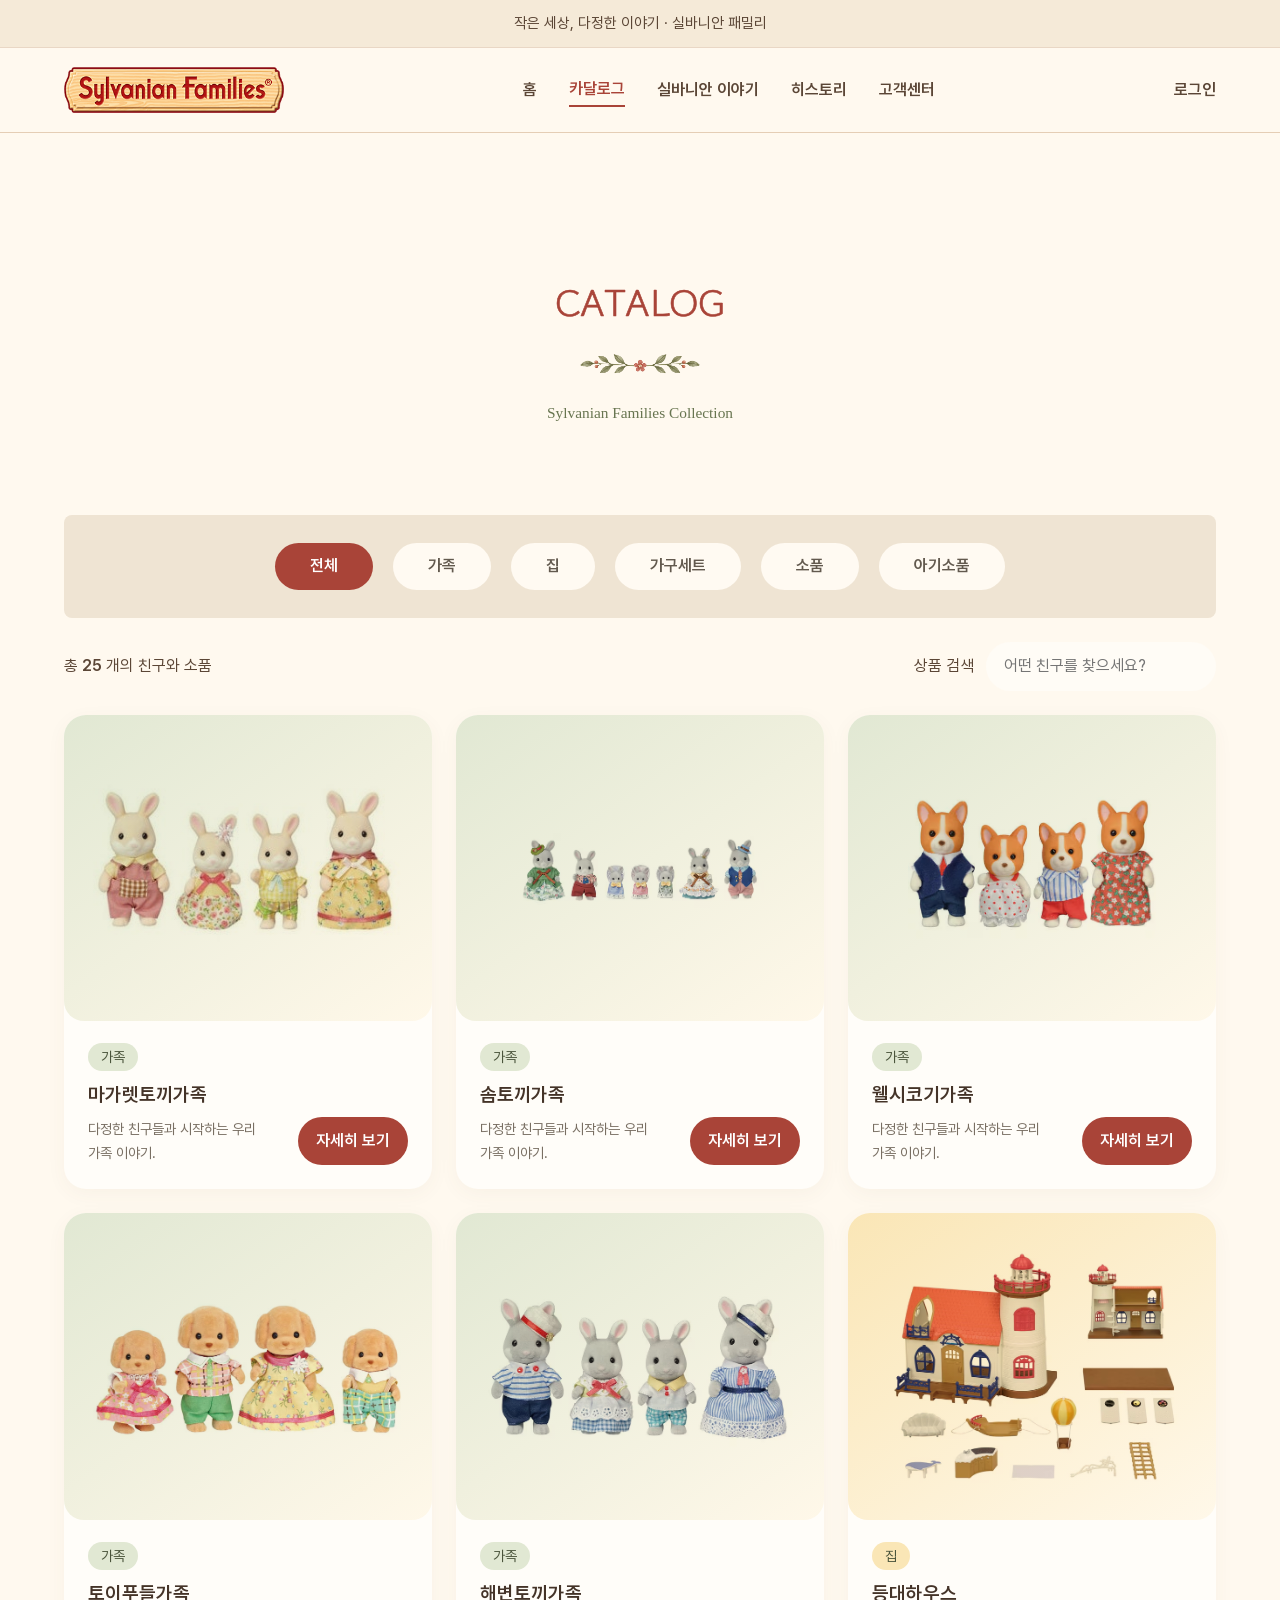
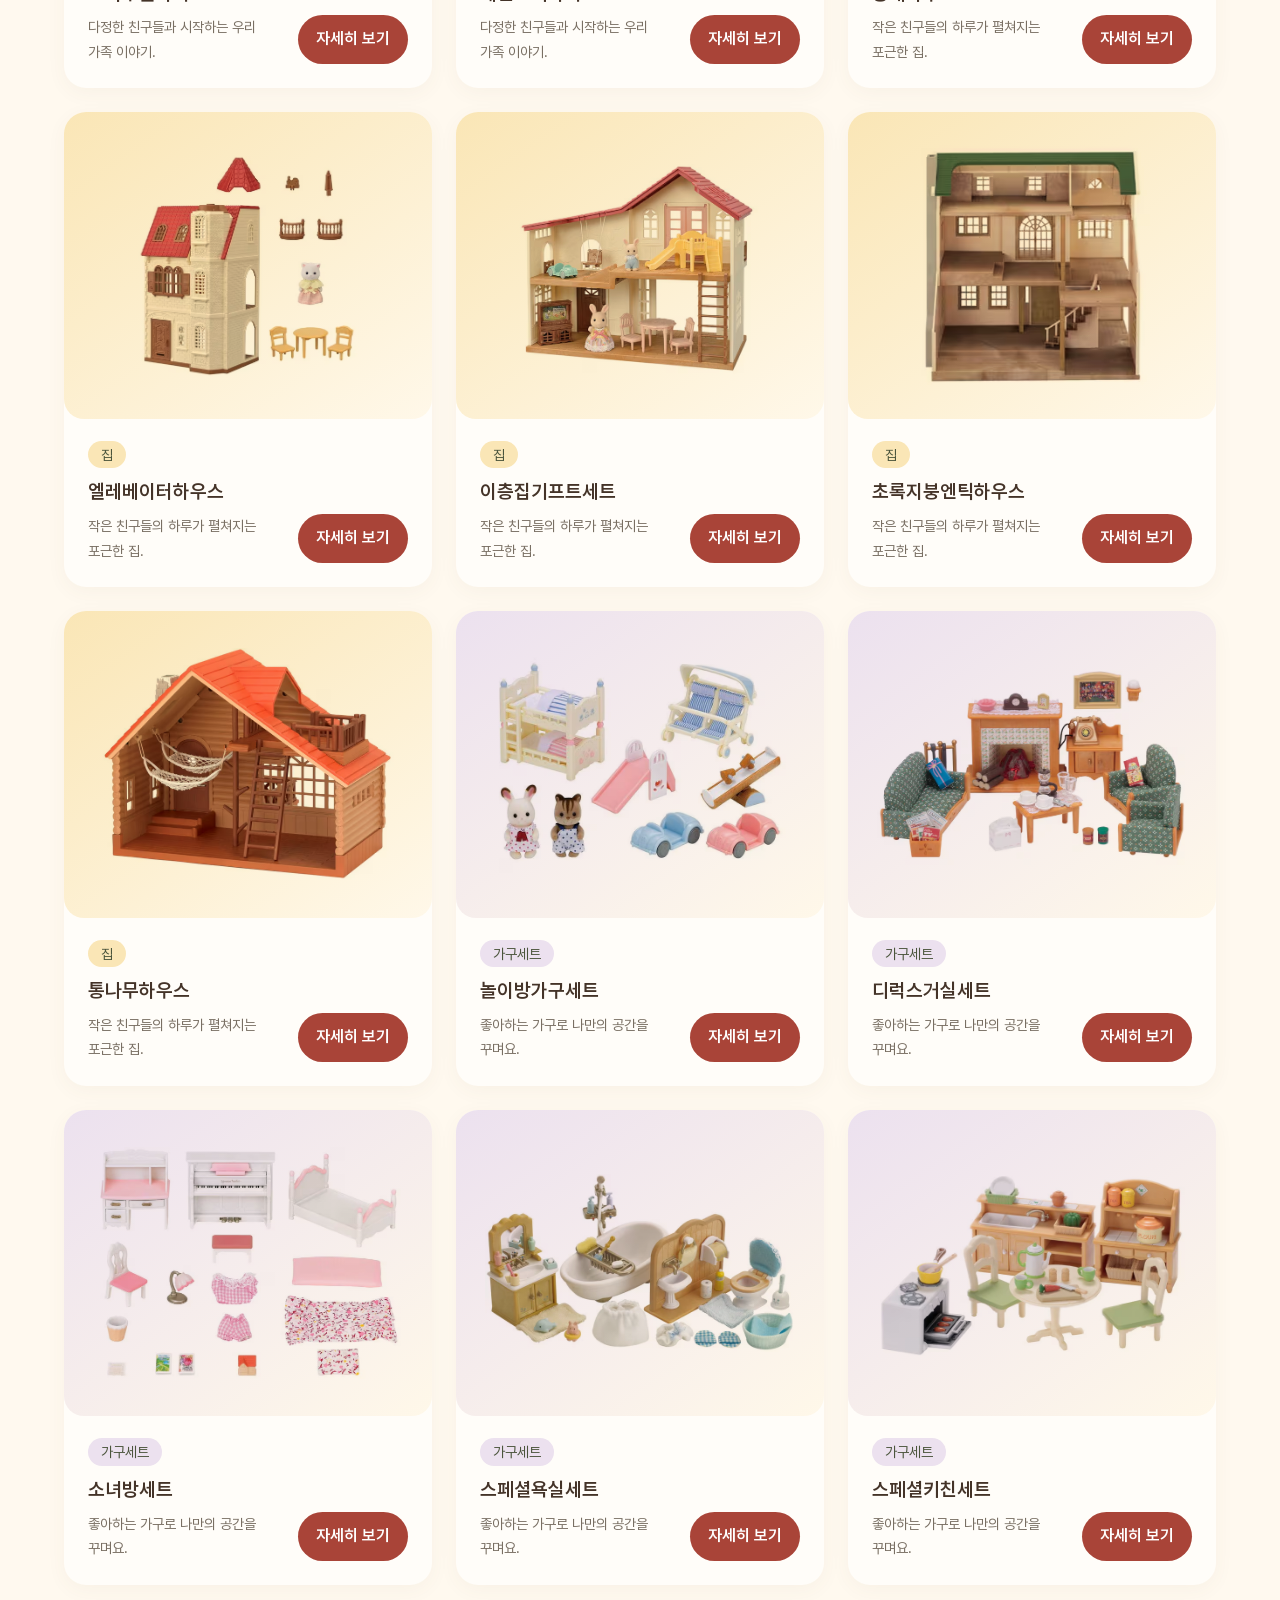
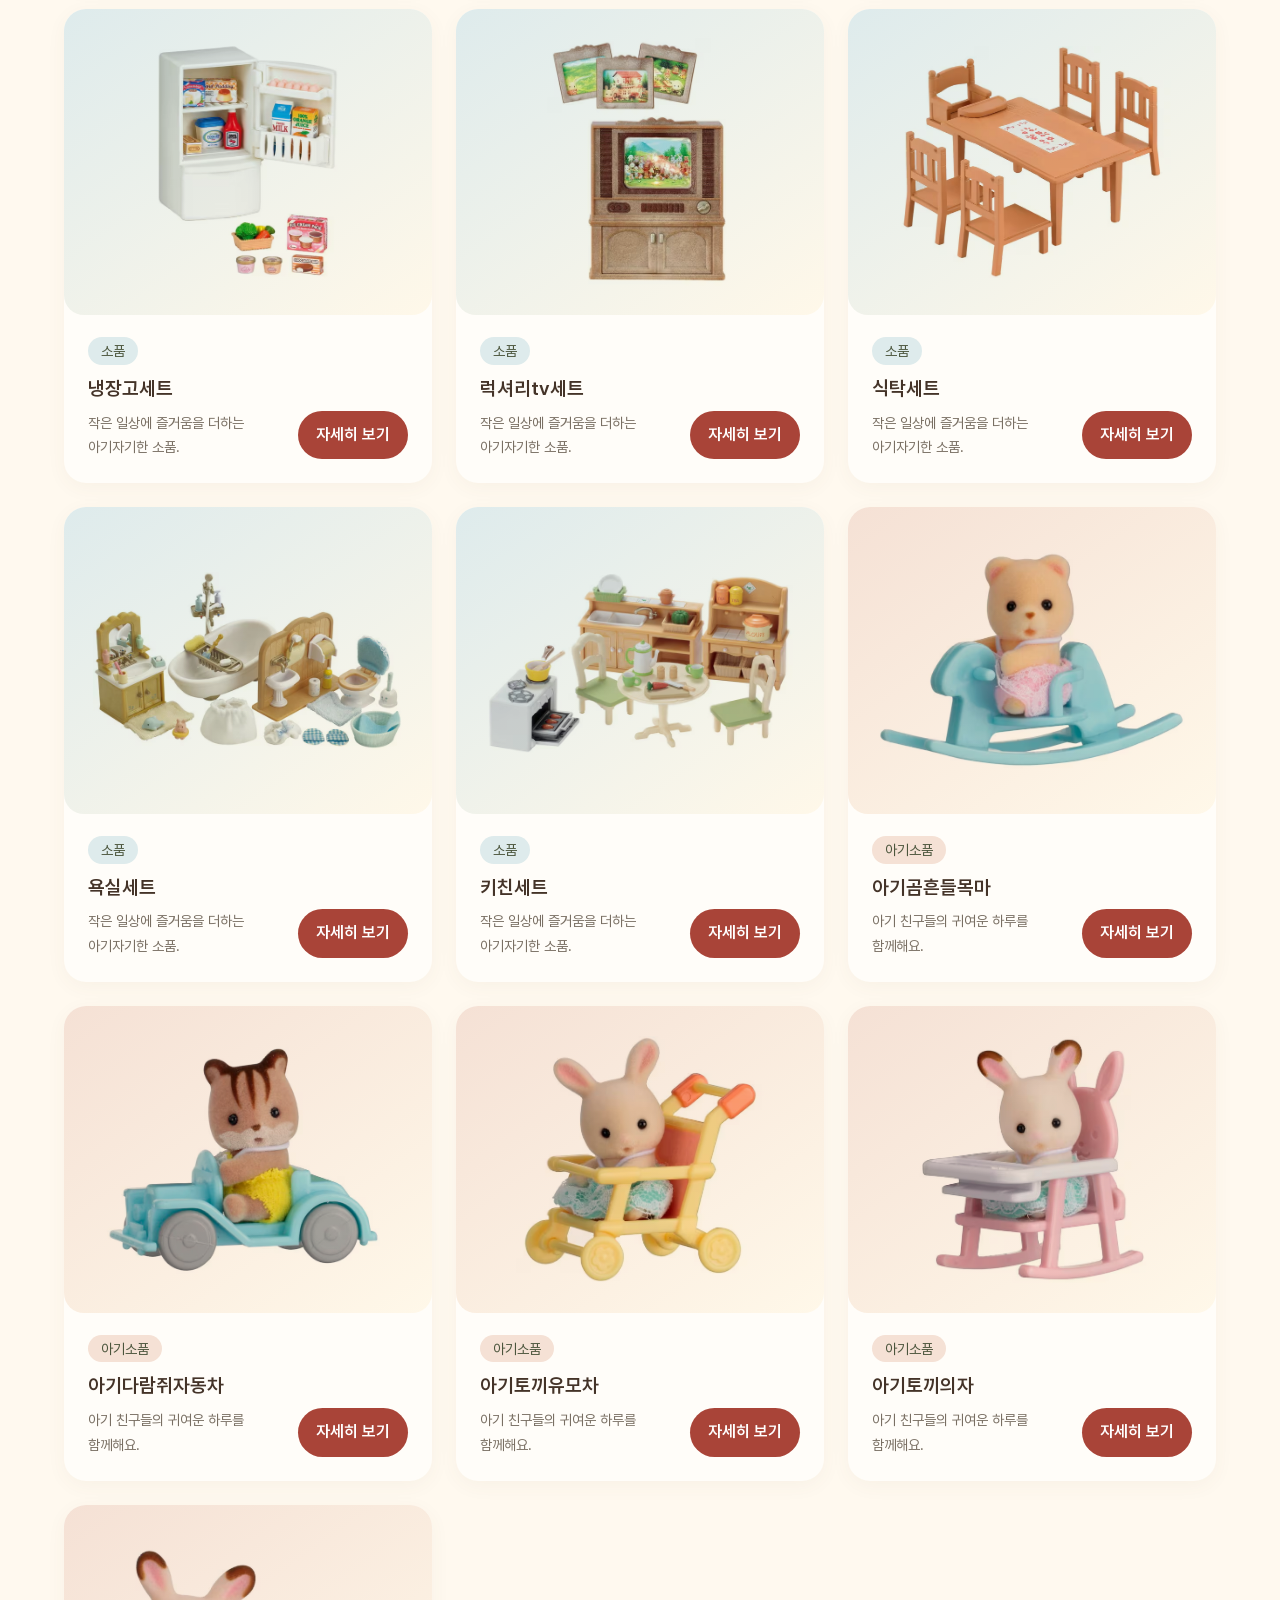
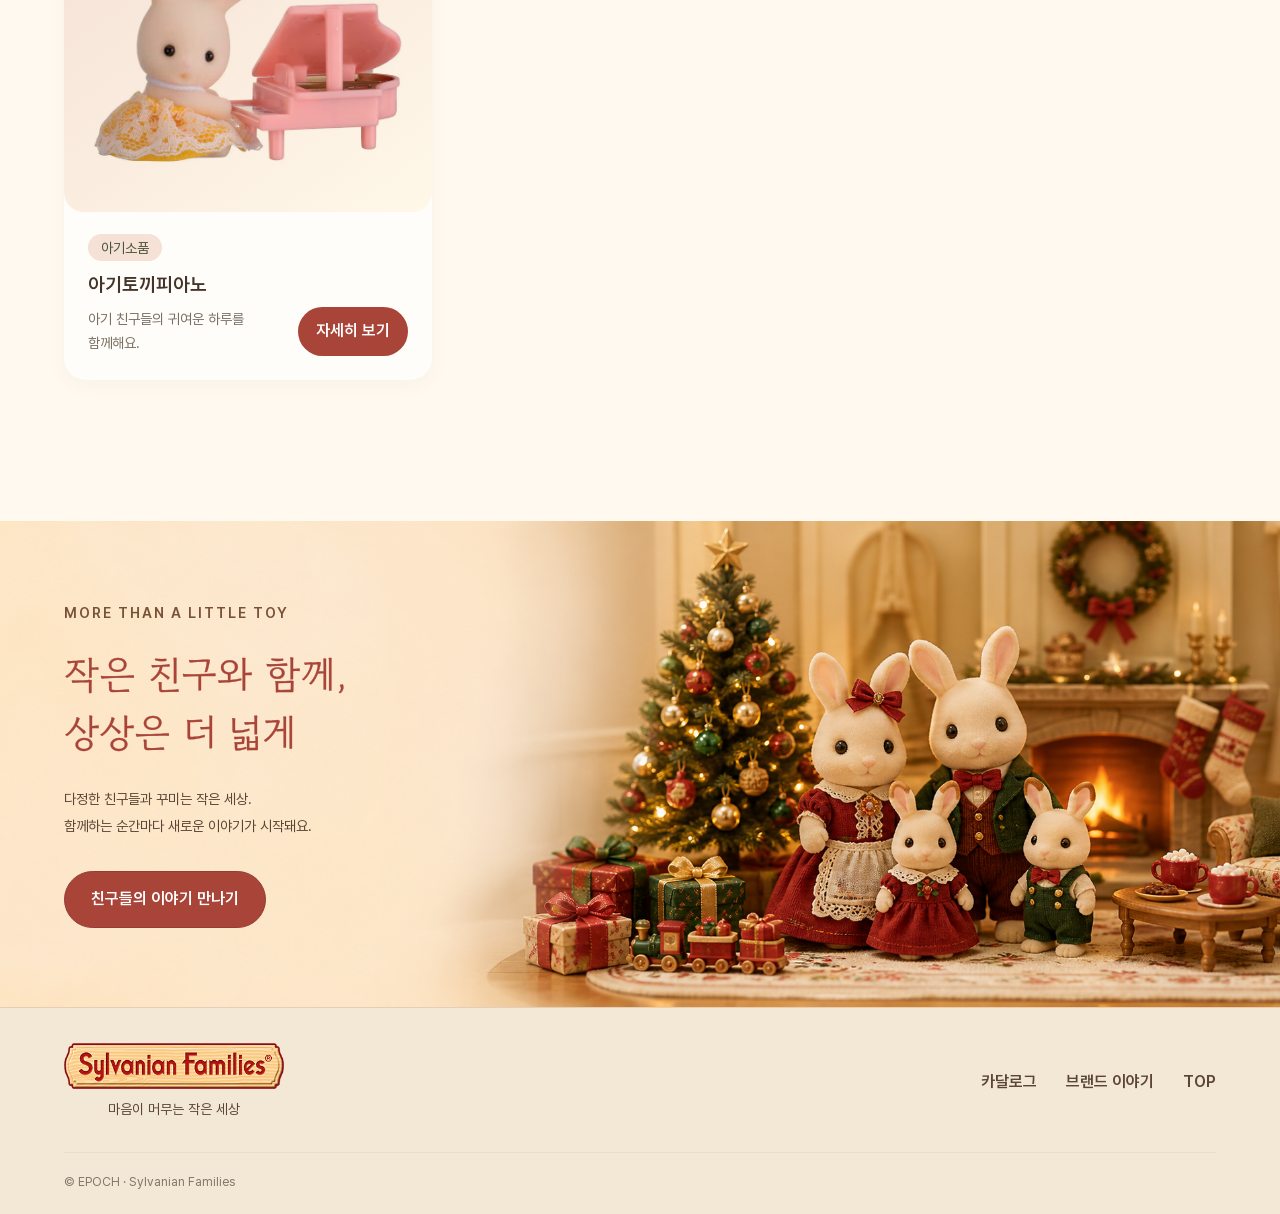
==== commit da8a51f8: "수정" ====
--- a/sub/store.html
+++ b/sub/store.html
@@ -24,17 +24,7 @@
                 <a href="../sub/store.html" aria-current="page">카달로그</a>
                 <a href="../sub/story.html">실바니안 이야기</a>
                 <a href="store.html#search">히스토리</a>
-                <details class="help">
-                    <summary>고객센터</summary>
-                    <div class="helpbox">
-                        <h2>이용 안내</h2>
-                        <h3>상품은 어떻게 찾나요?</h3>
-                        <p>카달로그에서 카테고리를 선택하거나 상품 이름을 검색해 보세요.</p>
-                        <a href="store.html#search">상품 검색하기</a>
-                        <h3>상품 설명은 어디서 보나요?</h3>
-                        <p>카달로그 상품 카드의 ‘자세히 보기’를 누르면 설명이 펼쳐집니다.</p>
-                    </div>
-                </details>
+                <a href="#" onclick="return false;">고객센터</a>
             </nav>
             <a class="visit" href="../sub/store.html">로그인</a>
         </header>
--- a/css/store.css
+++ b/css/store.css
@@ -143,7 +143,7 @@
 
 }
 
-/* 상품과 배경의 대비, 태블릿 2열 배치 */
+
 .section1 { padding: var(--section-space) 0 88px; }
 .filters { background: #efe4d3; }
 .section2 .card { background: #e8dfd0; }
@@ -162,7 +162,6 @@
     .section2 .card h2 { font-size: 16px; margin: 10px; }
 }
 
-/* 화면 전체 너비로 펼쳐지는 스토리 히어로 */
 .store-hero {
     position: relative;
     display: grid;
@@ -203,7 +202,7 @@
     .store-hero .button { margin-top: 24px; }
 }
 
-/* 카드 안쪽 여백과 텍스트 시작선을 통일 */
+
 .section2 .card { border: 0; border-radius: 16px; padding: 20px; }
 .section2 .photo { border-radius: 10px; overflow: hidden; }
 .section2 .card .label { margin: 18px 0 4px; }
@@ -215,3 +214,67 @@
     .section2 .card .label { margin-top: 14px; }
     .section2 .card details { margin-top: 16px; }
 }
+
+
+body.catalog-page #products .card {
+    --showroom-color: #e1e8d3;
+    padding: 0;
+    border: 0;
+    border-radius: 22px;
+    background: #fffdf9;
+    box-shadow: 0 5px 20px #70533b0c;
+    overflow: hidden;
+}
+body.catalog-page #products .card[data-group="집"] { --showroom-color: #fae6b6; }
+body.catalog-page #products .card[data-group="가구세트"] { --showroom-color: #ece1ef; }
+body.catalog-page #products .card[data-group="소품"] { --showroom-color: #deebec; }
+body.catalog-page #products .card[data-group="아기소품"] { --showroom-color: #f5e1d5; }
+body.catalog-page #products .photo {
+    aspect-ratio: 1.2;
+    background: linear-gradient(145deg, var(--showroom-color), #fff8e9);
+    border: 0;
+    border-radius: 0 0 20px 20px;
+}
+body.catalog-page #products .photo img {
+    padding: clamp(20px, 2.3vw, 36px);
+    object-fit: contain;
+    mix-blend-mode: multiply;
+}
+#products .product-info {
+    display: grid;
+    grid-template-columns: minmax(0, 1fr) auto;
+    gap: 8px 16px;
+    padding: 22px 24px 24px;
+}
+body.catalog-page #products .label {
+    grid-column: 1 / -1;
+    justify-self: start;
+    margin: 0 0 2px;
+    padding: 3px 13px;
+    border-radius: 999px;
+    background: var(--showroom-color);
+    color: #4b553c;
+    line-height: 1.5;
+}
+body.catalog-page #products h2 { grid-column: 1 / -1; margin: 0; color: #443328; line-height: 1.45; }
+body.catalog-page #products .product-description {
+    margin: 0; color: #796f63;
+    font-size: var(--type-description); line-height: 1.7;
+}
+body.catalog-page #products details { margin: 0; align-self: end; }
+body.catalog-page #products summary { padding: 10px 18px; white-space: nowrap; border: 0; border-radius: 999px; }
+#products details[open] { grid-column: 1 / -1; }
+#products details[open] summary { width: fit-content; }
+#products details[open] p { padding-top: 8px; }
+@media (max-width: 1200px) {
+    #products .product-info { grid-template-columns: minmax(0, 1fr); padding: 20px; }
+    body.catalog-page #products details { margin-top: 8px; justify-self: start; }
+}
+@media (max-width: 600px) {
+    body.catalog-page #products .card { border-radius: 16px; }
+    body.catalog-page #products .photo { aspect-ratio: 1; border-radius: 0 0 14px 14px; }
+    body.catalog-page #products .photo img { padding: 12px; }
+    #products .product-info { padding: 14px 12px 16px; gap: 8px; }
+    body.catalog-page #products .label { padding: 2px 10px; }
+    body.catalog-page #products summary { padding: 9px 12px; }
+}
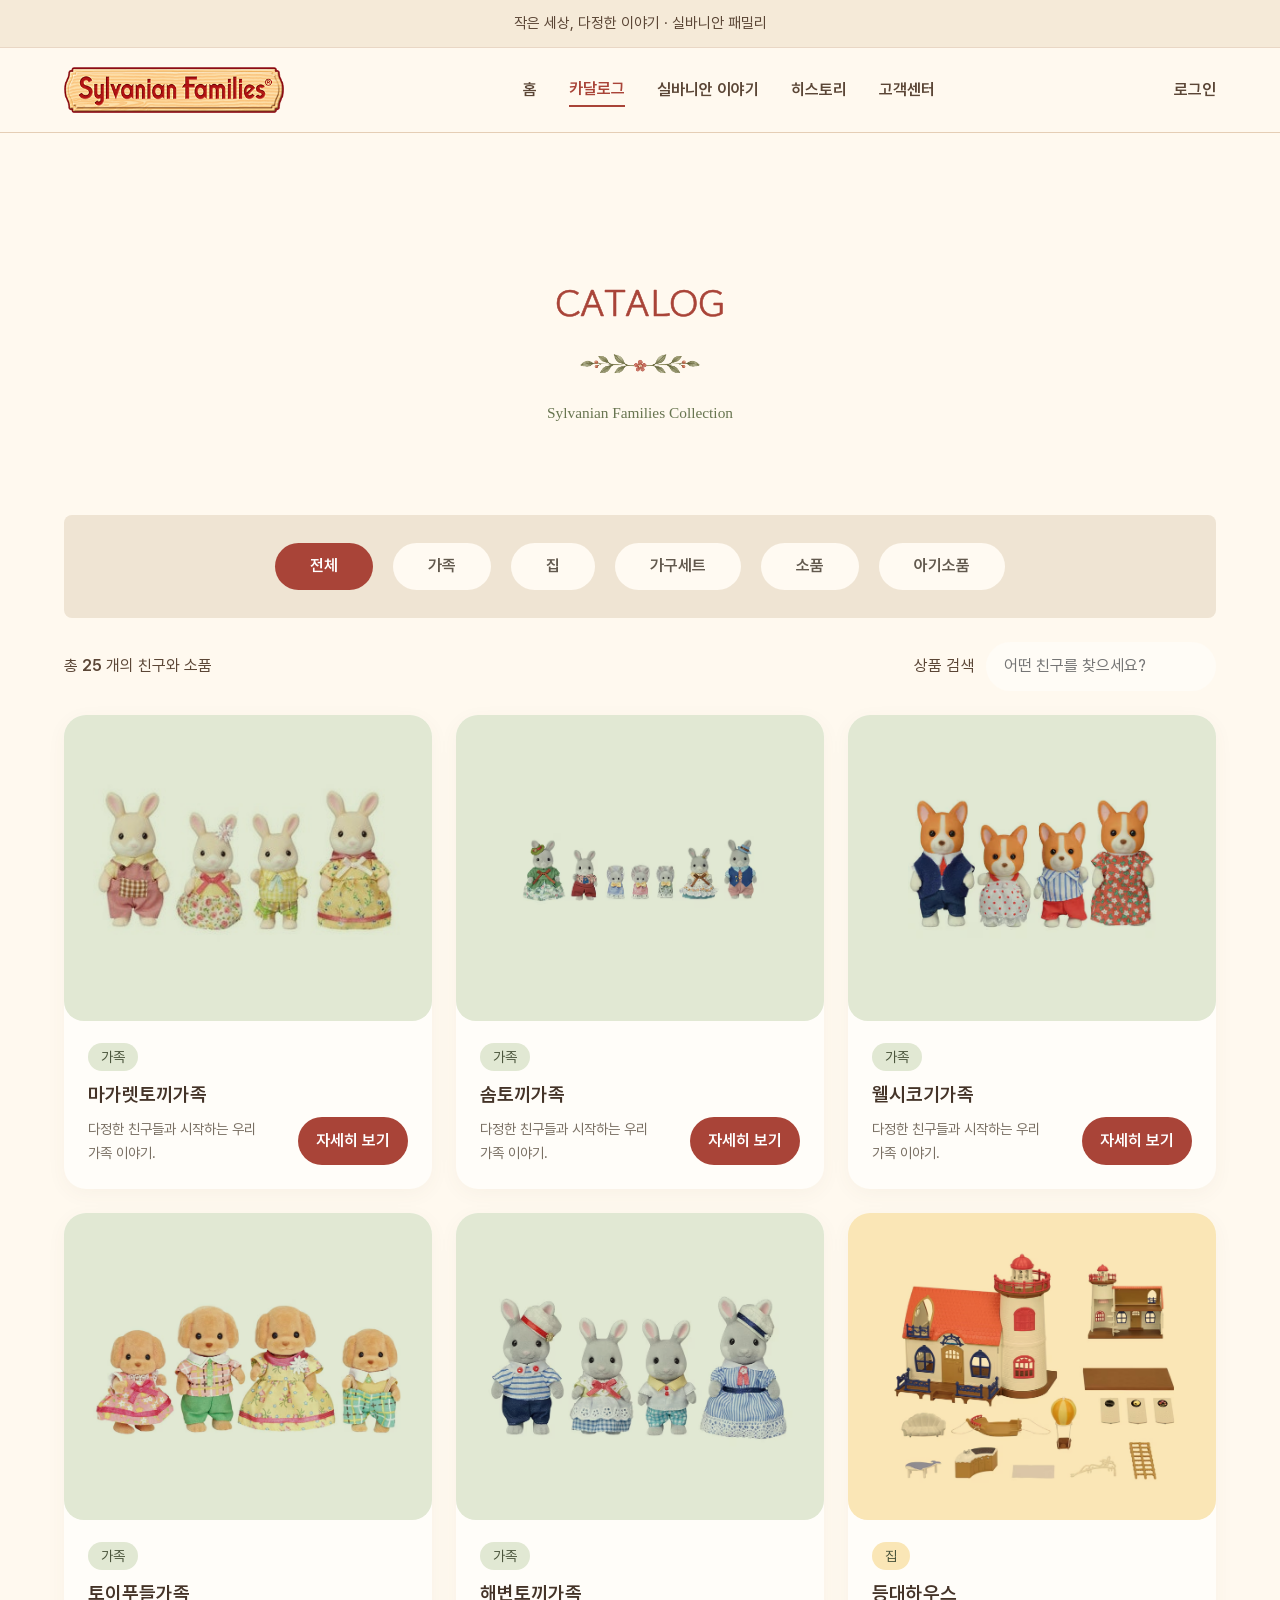
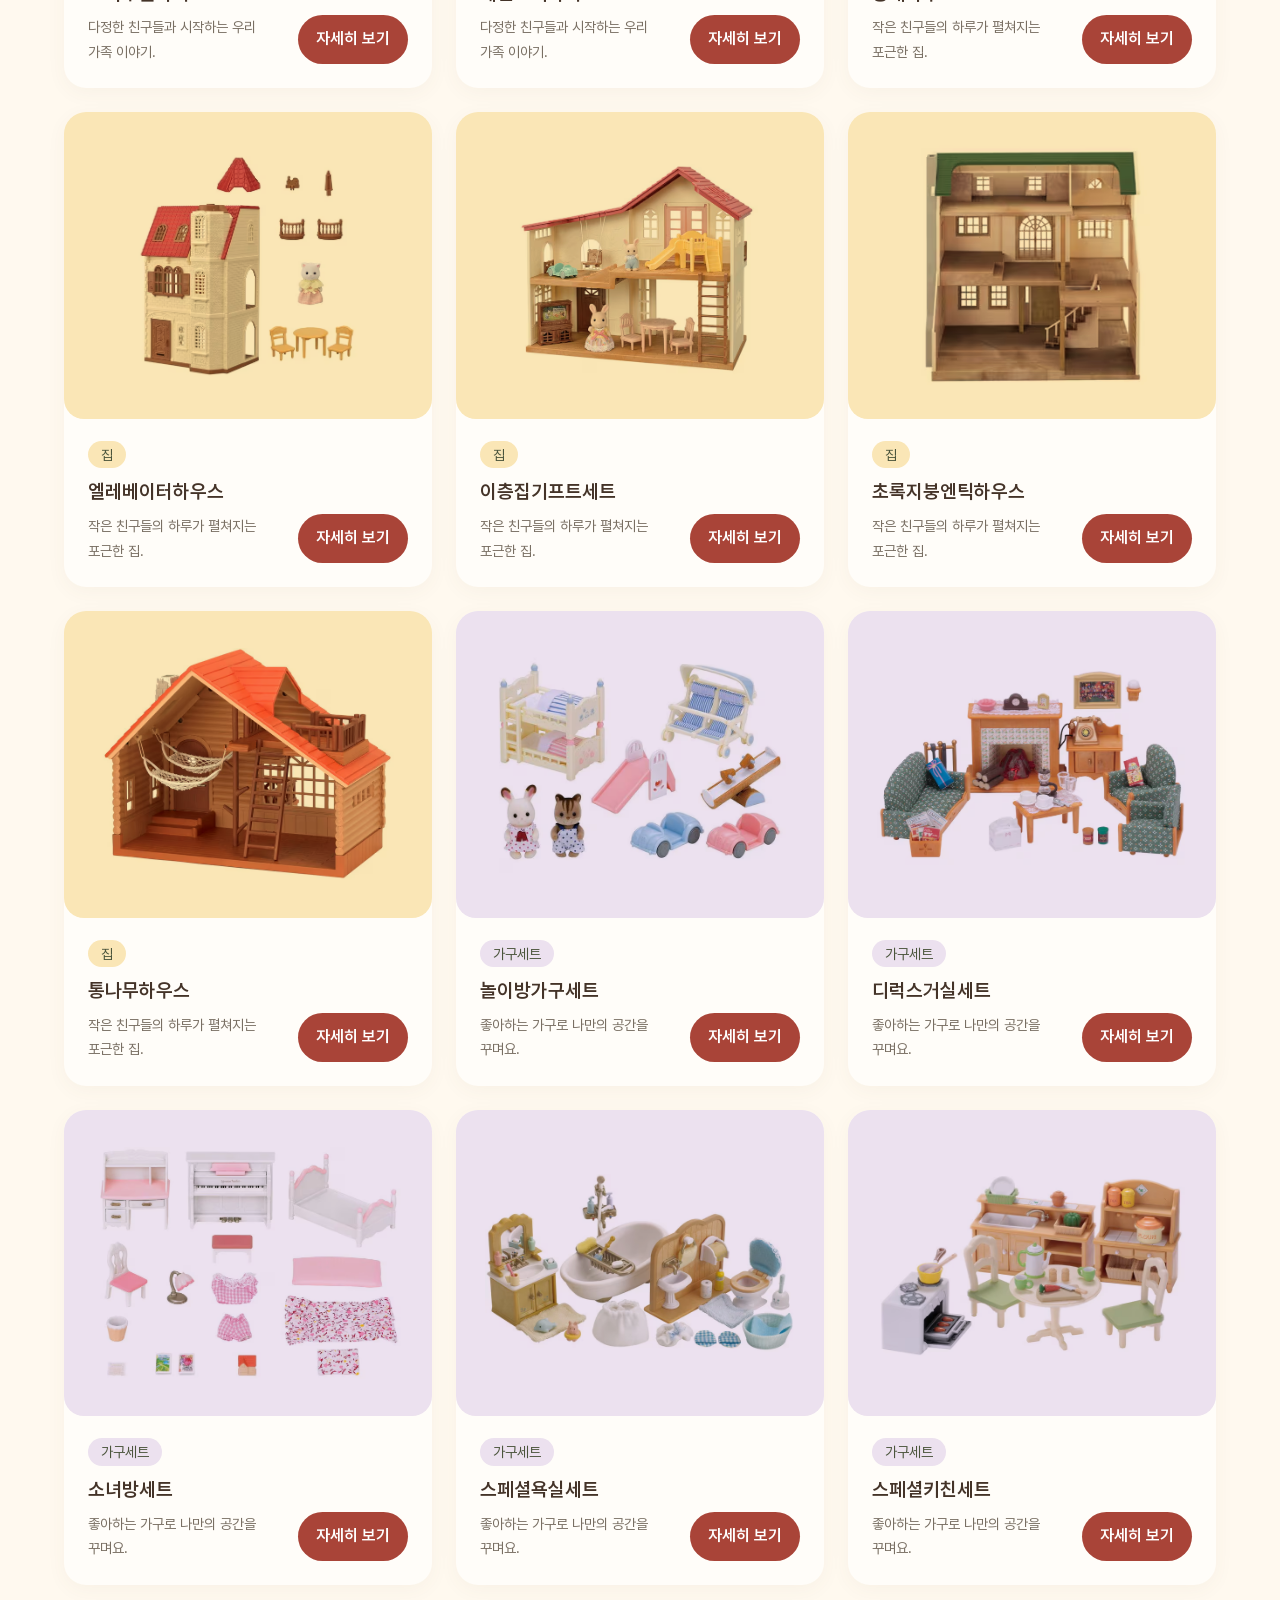
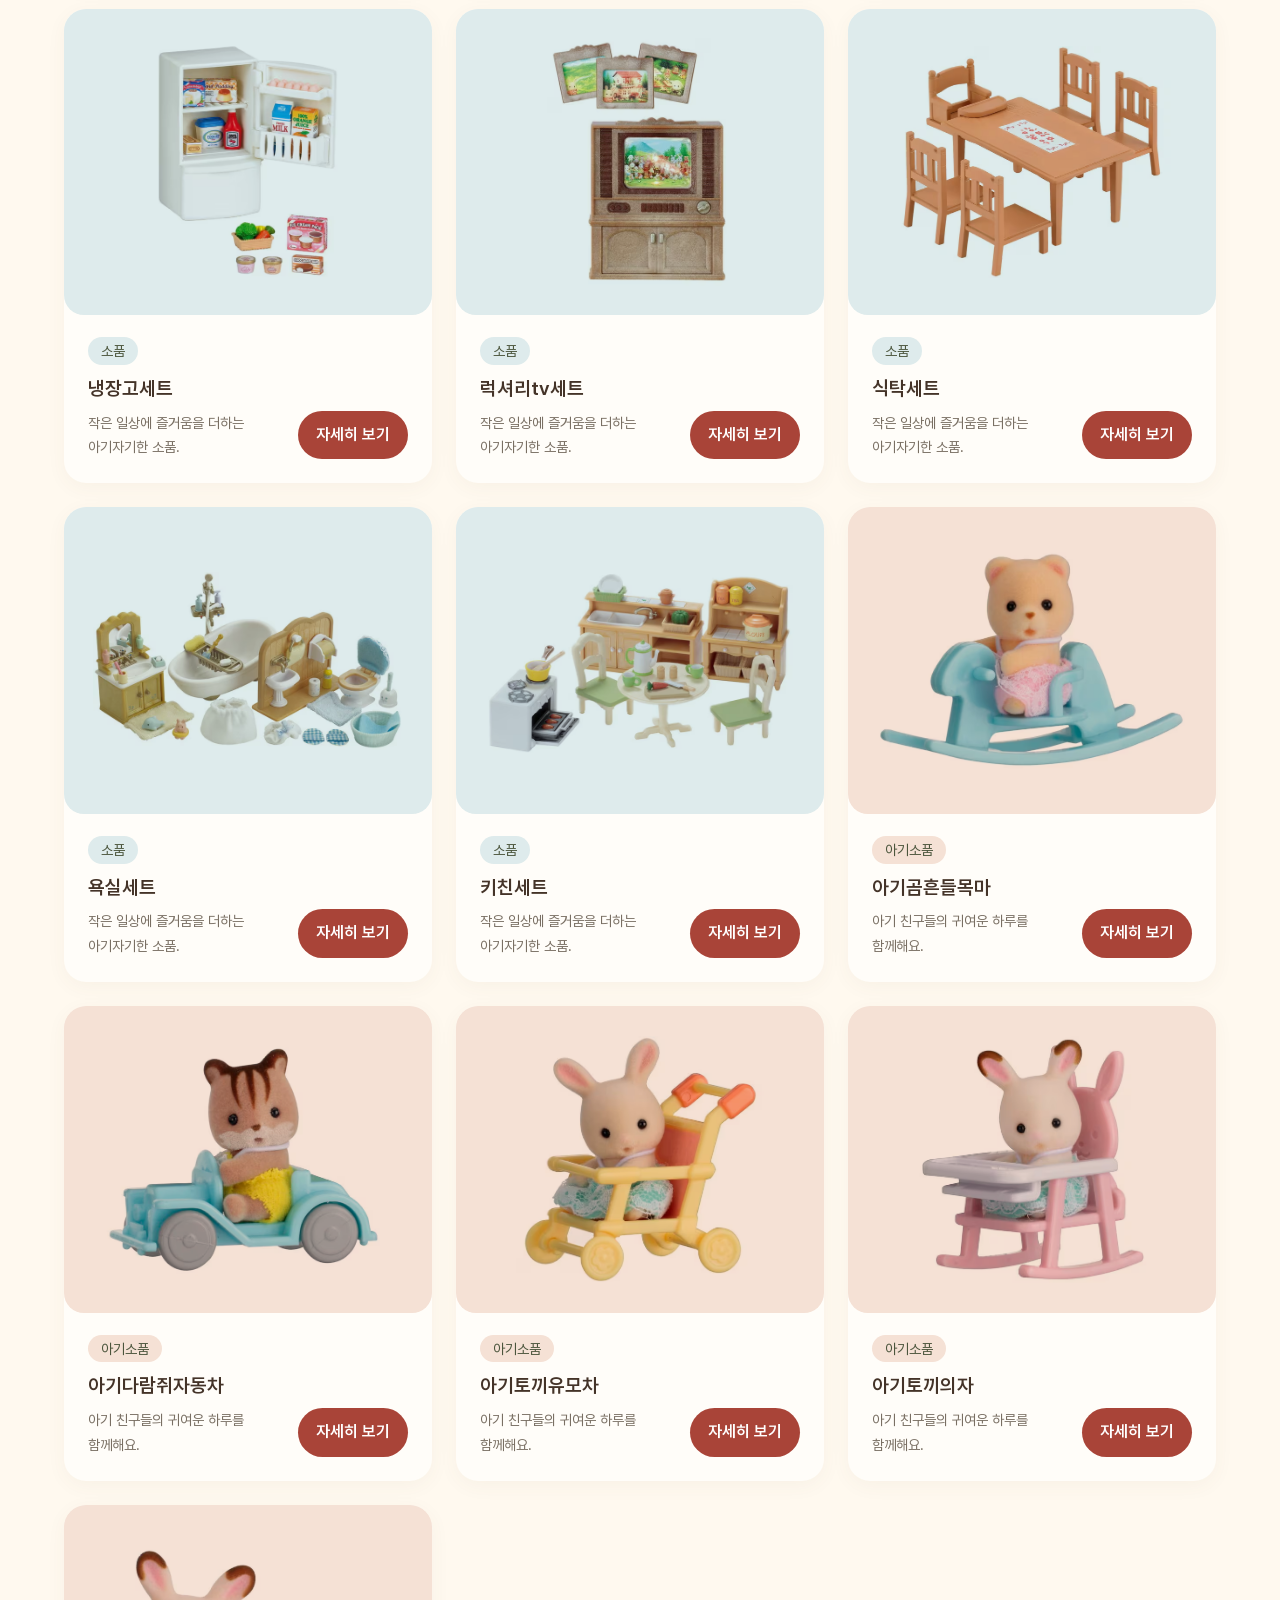
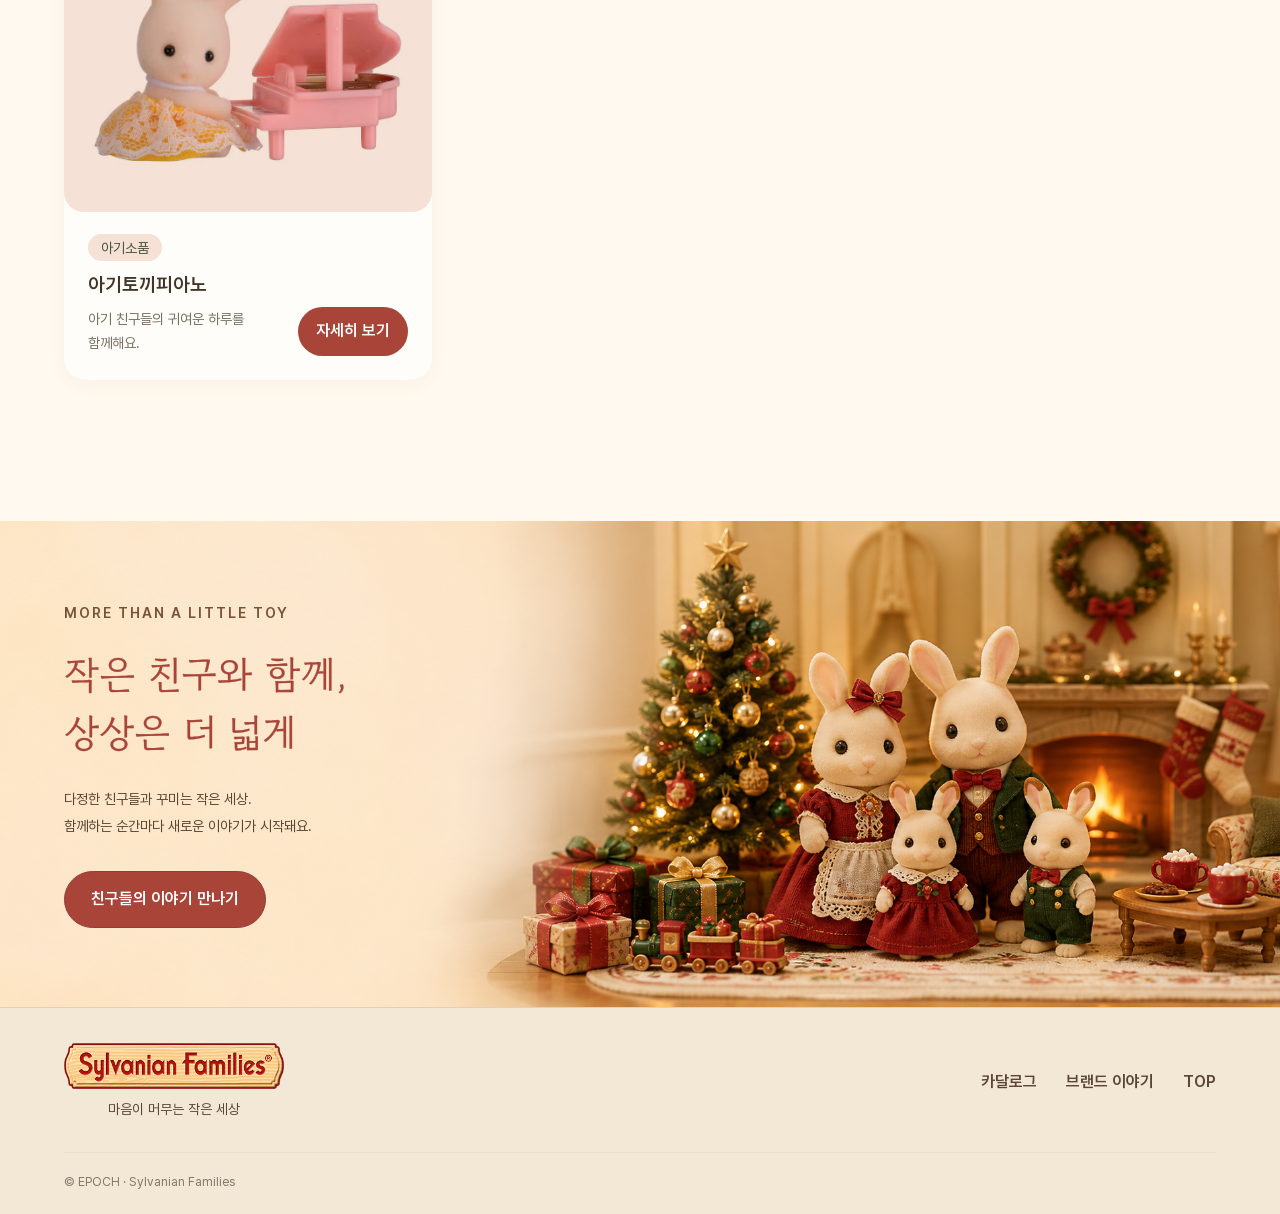
==== commit 84ba0805: "수정" ====
--- a/sub/store.html
+++ b/sub/store.html
@@ -23,10 +23,10 @@
                 <a href="../index.html">홈</a>
                 <a href="../sub/store.html" aria-current="page">카달로그</a>
                 <a href="../sub/story.html">실바니안 이야기</a>
-                <a href="store.html#search">히스토리</a>
+                <a href="#" onclick="return false;">히스토리</a>
                 <a href="#" onclick="return false;">고객센터</a>
             </nav>
-            <a class="visit" href="../sub/store.html">로그인</a>
+            <a class="visit" href="#" onclick="return false;">로그인</a>
         </header>
         <main id="content">
 
--- a/css/store.css
+++ b/css/store.css
@@ -231,7 +231,7 @@
 body.catalog-page #products .card[data-group="아기소품"] { --showroom-color: #f5e1d5; }
 body.catalog-page #products .photo {
     aspect-ratio: 1.2;
-    background: linear-gradient(145deg, var(--showroom-color), #fff8e9);
+    background: var(--showroom-color);
     border: 0;
     border-radius: 0 0 20px 20px;
 }
